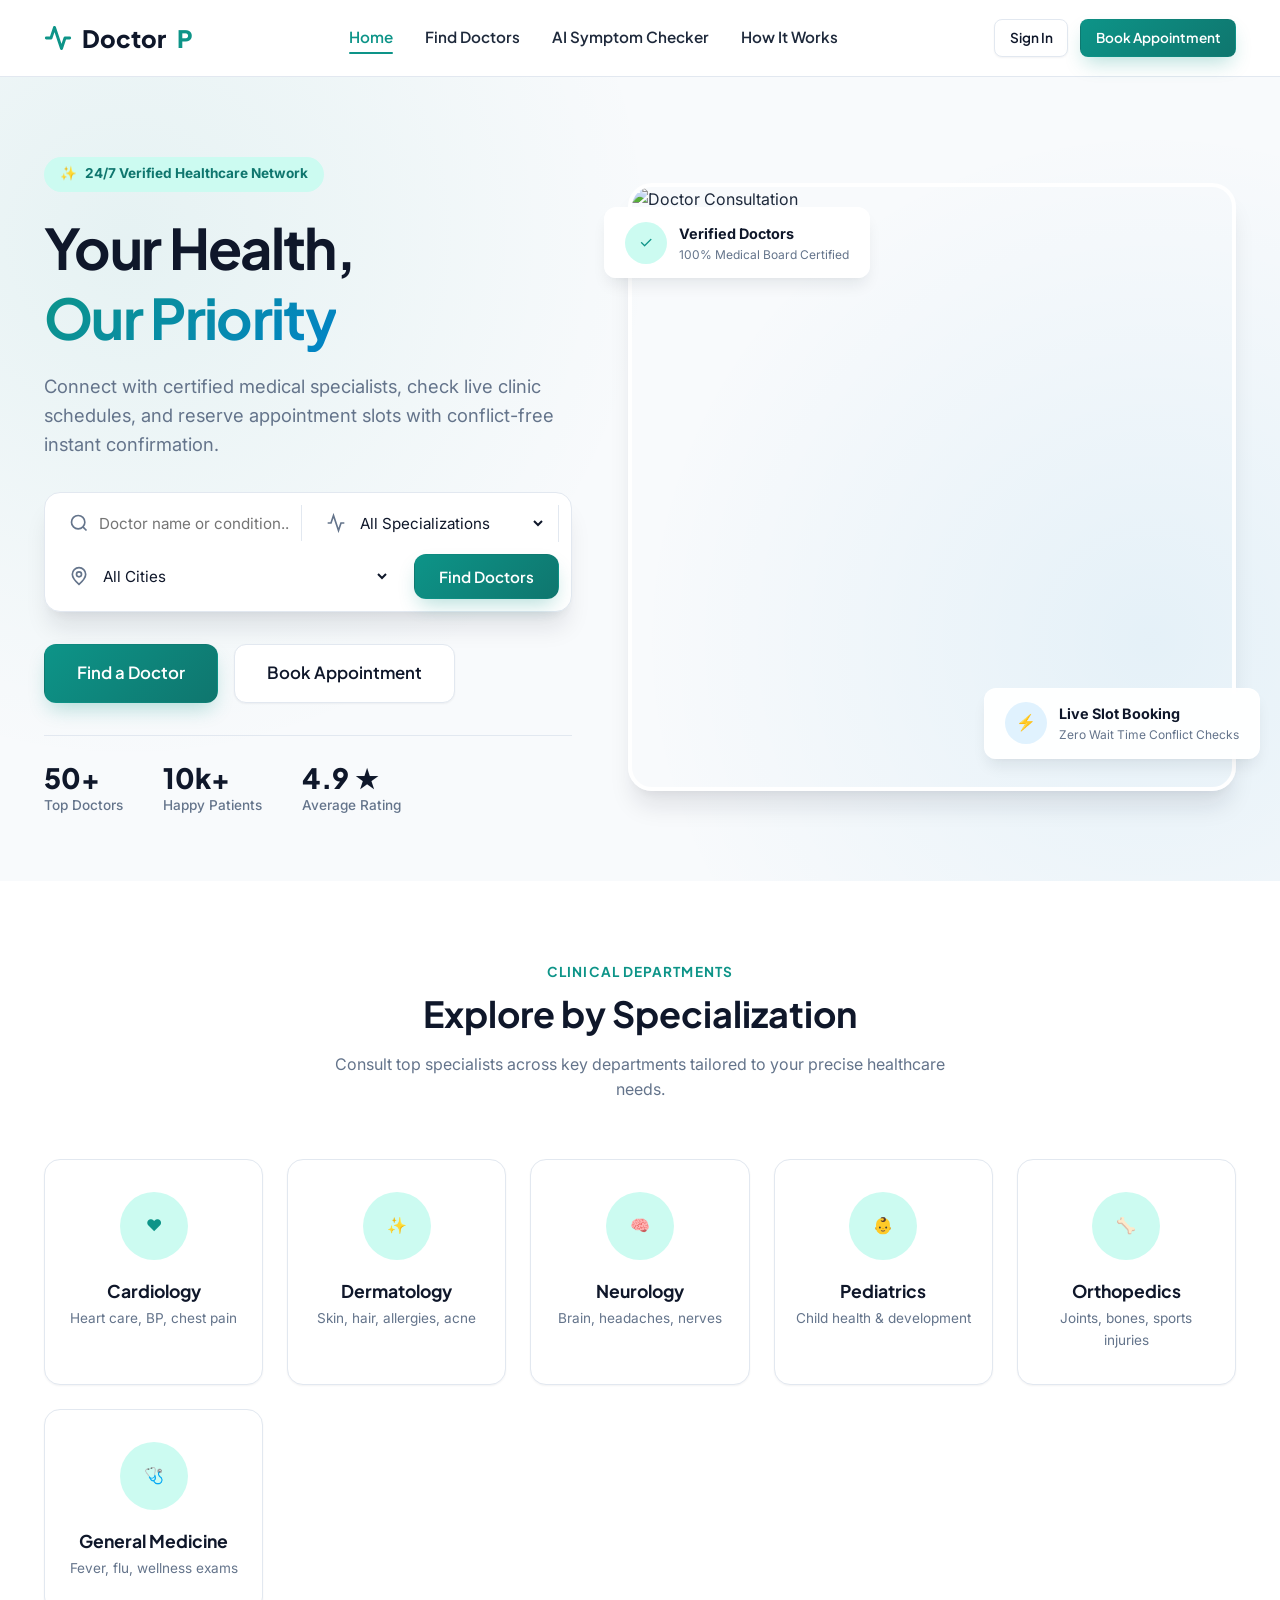
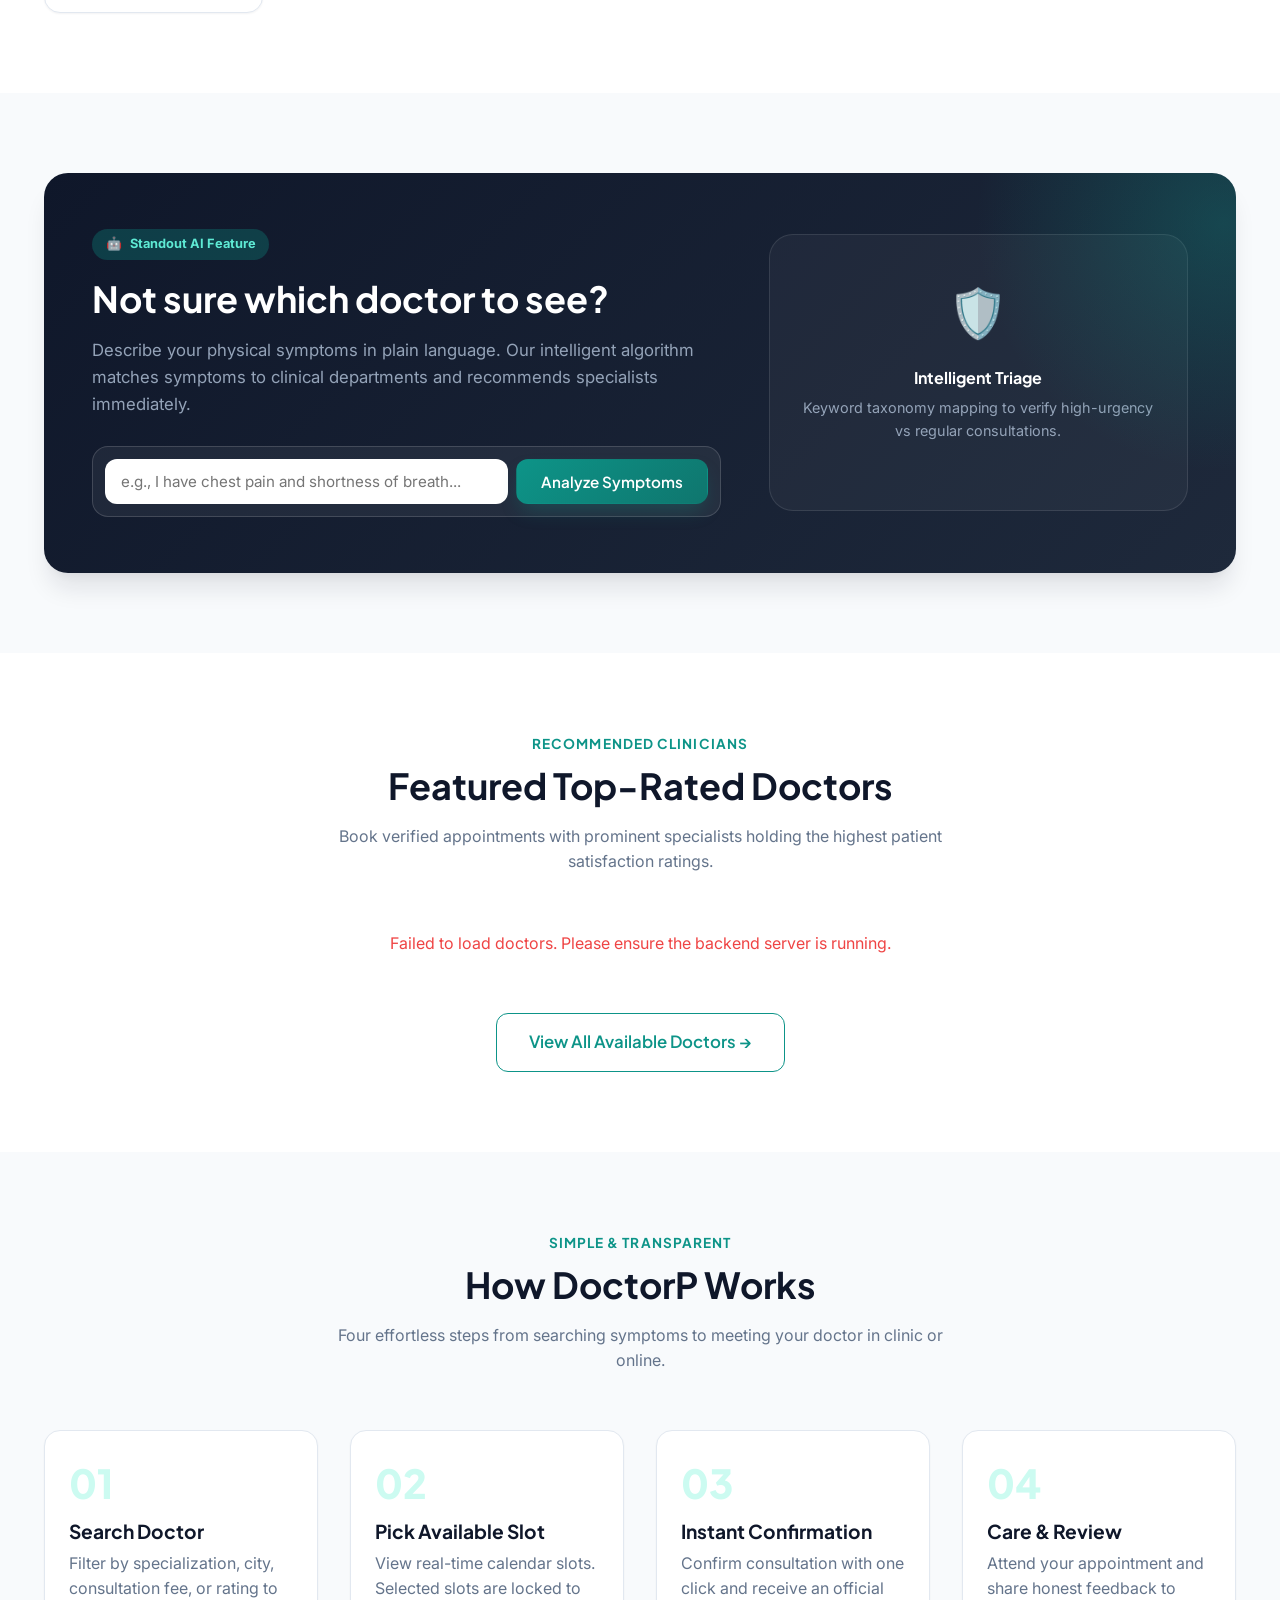
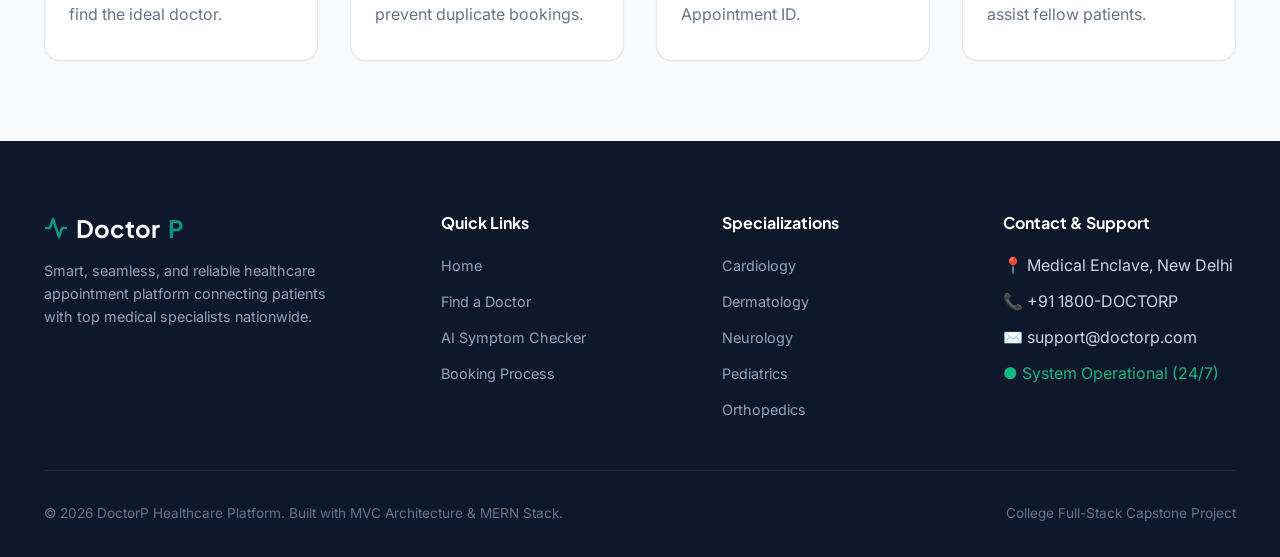
==== frontend/index.html @ 4c8176d8 "feat: complete DoctorP full-stack MERN appointment booking platform" ====
<!DOCTYPE html>
<html lang="en">
<head>
  <meta charset="UTF-8">
  <meta name="viewport" content="width=device-width, initial-scale=1.0">
  <title>DoctorP — Your Health, Our Priority | Doctor Appointment Booking</title>
  <meta name="description" content="Find trusted doctors, check real-time availability, and book verified clinical appointments instantly on DoctorP.">
  <link rel="stylesheet" href="css/style.css">
  <link rel="icon" href="data:image/svg+xml,<svg xmlns='http://www.w3.org/2000/svg' viewBox='0 0 24 24' fill='%230d9488'><path d='M19 10.5h-5.5V5c0-.83-.67-1.5-1.5-1.5s-1.5.67-1.5 1.5v5.5H5c-.83 0-1.5.67-1.5 1.5s.67 1.5 1.5 1.5h5.5V19c0 .83.67 1.5 1.5 1.5s1.5-.67 1.5-1.5v-5.5H19c.83 0 1.5-.67 1.5-1.5s-.67-1.5-1.5-1.5z'/></svg>">
</head>
<body>

  <!-- Dynamic Global Header Navbar -->
  <header id="main-header"></header>

  <main>
    <!-- HERO SECTION -->
    <section class="hero-section">
      <div class="container hero-grid">
        <div class="hero-content">
          <div class="hero-tag">
            <span>✨</span>
            <span>24/7 Verified Healthcare Network</span>
          </div>

          <h1 class="hero-title">
            Your Health, <br>
            <span>Our Priority</span>
          </h1>

          <p class="hero-description">
            Connect with certified medical specialists, check live clinic schedules, and reserve appointment slots with conflict-free instant confirmation.
          </p>

          <!-- Hero Search Box -->
          <form id="hero-search-form" class="hero-search-box">
            <div class="search-input-group">
              <svg width="20" height="20" viewBox="0 0 24 24" fill="none" stroke="currentColor" stroke-width="2">
                <circle cx="11" cy="11" r="8"></circle>
                <line x1="21" y1="21" x2="16.65" y2="16.65"></line>
              </svg>
              <input type="text" id="hero-search-query" placeholder="Doctor name or condition..." aria-label="Search Doctor">
            </div>

            <div class="search-input-group">
              <svg width="20" height="20" viewBox="0 0 24 24" fill="none" stroke="currentColor" stroke-width="2">
                <path d="M22 12h-4l-3 9L9 3l-3 9H2"/>
              </svg>
              <select id="hero-specialty-select" aria-label="Select Specialization">
                <option value="">All Specializations</option>
                <option value="Cardiology">Cardiology</option>
                <option value="Dermatology">Dermatology</option>
                <option value="Neurology">Neurology</option>
                <option value="Pediatrics">Pediatrics</option>
                <option value="Orthopedics">Orthopedics</option>
                <option value="General Medicine">General Medicine</option>
              </select>
            </div>

            <div class="search-input-group">
              <svg width="20" height="20" viewBox="0 0 24 24" fill="none" stroke="currentColor" stroke-width="2">
                <path d="M12 2a8 8 0 0 0-8 8c0 5.25 8 12 8 12s8-6.75 8-12a8 8 0 0 0-8-8z"/>
                <circle cx="12" cy="10" r="3"/>
              </svg>
              <select id="hero-city-select" aria-label="Select City">
                <option value="">All Cities</option>
                <option value="New Delhi">New Delhi</option>
                <option value="Mumbai">Mumbai</option>
                <option value="Bangalore">Bangalore</option>
                <option value="Kolkata">Kolkata</option>
                <option value="Hyderabad">Hyderabad</option>
                <option value="Chennai">Chennai</option>
              </select>
            </div>

            <button type="submit" class="btn btn-primary" id="btn-hero-search">Find Doctors</button>
          </form>

          <div style="display: flex; gap: 1rem; align-items: center; margin-bottom: 2rem;">
            <a href="doctors.html" class="btn btn-primary btn-lg" id="btn-find-doctor">Find a Doctor</a>
            <a href="doctors.html" class="btn btn-secondary btn-lg" id="btn-book-appointment">Book Appointment</a>
          </div>

          <div class="hero-stats">
            <div class="stat-item">
              <h4>50+</h4>
              <p>Top Doctors</p>
            </div>
            <div class="stat-item">
              <h4>10k+</h4>
              <p>Happy Patients</p>
            </div>
            <div class="stat-item">
              <h4>4.9 ★</h4>
              <p>Average Rating</p>
            </div>
          </div>
        </div>

        <div class="hero-visual">
          <div class="hero-img-wrapper">
            <img src="https://images.unsplash.com/photo-1622253692010-333f2da6031d?auto=format&fit=crop&w=700&q=80" alt="Doctor Consultation" width="600" height="600">
          </div>

          <!-- Floating Badges -->
          <div class="floating-badge badge-top-left">
            <div class="badge-icon">✓</div>
            <div>
              <div style="font-weight: 700; font-size: 0.9rem; color: var(--navy-dark);">Verified Doctors</div>
              <div style="font-size: 0.75rem; color: var(--navy-muted);">100% Medical Board Certified</div>
            </div>
          </div>

          <div class="floating-badge badge-bottom-right">
            <div class="badge-icon" style="background: #e0f2fe; color: #0284c7;">⚡</div>
            <div>
              <div style="font-weight: 700; font-size: 0.9rem; color: var(--navy-dark);">Live Slot Booking</div>
              <div style="font-size: 0.75rem; color: var(--navy-muted);">Zero Wait Time Conflict Checks</div>
            </div>
          </div>
        </div>
      </div>
    </section>

    <!-- SPECIALIZATIONS SECTION -->
    <section class="section section-light" id="specializations">
      <div class="container">
        <div class="section-header">
          <div class="section-subtitle">Clinical Departments</div>
          <h2 class="section-title">Explore by Specialization</h2>
          <p>Consult top specialists across key departments tailored to your precise healthcare needs.</p>
        </div>

        <div class="specialty-grid">
          <a href="doctors.html?specialty=Cardiology" class="specialty-card">
            <div class="specialty-icon-box">❤️</div>
            <h3>Cardiology</h3>
            <p>Heart care, BP, chest pain</p>
          </a>

          <a href="doctors.html?specialty=Dermatology" class="specialty-card">
            <div class="specialty-icon-box">✨</div>
            <h3>Dermatology</h3>
            <p>Skin, hair, allergies, acne</p>
          </a>

          <a href="doctors.html?specialty=Neurology" class="specialty-card">
            <div class="specialty-icon-box">🧠</div>
            <h3>Neurology</h3>
            <p>Brain, headaches, nerves</p>
          </a>

          <a href="doctors.html?specialty=Pediatrics" class="specialty-card">
            <div class="specialty-icon-box">👶</div>
            <h3>Pediatrics</h3>
            <p>Child health & development</p>
          </a>

          <a href="doctors.html?specialty=Orthopedics" class="specialty-card">
            <div class="specialty-icon-box">🦴</div>
            <h3>Orthopedics</h3>
            <p>Joints, bones, sports injuries</p>
          </a>

          <a href="doctors.html?specialty=General+Medicine" class="specialty-card">
            <div class="specialty-icon-box">🩺</div>
            <h3>General Medicine</h3>
            <p>Fever, flu, wellness exams</p>
          </a>
        </div>
      </div>
    </section>

    <!-- STANDOUT FEATURE 1: AI SYMPTOM CHECKER BANNER -->
    <section class="section" id="symptom-checker">
      <div class="container">
        <div class="symptom-banner">
          <div>
            <div style="display: inline-flex; align-items: center; gap: 0.5rem; background: rgba(13,148,136,0.3); color: #5eead4; padding: 0.35rem 0.85rem; border-radius: var(--radius-full); font-size: 0.8rem; font-weight: 700; margin-bottom: 1rem;">
              <span>🤖</span> Standout AI Feature
            </div>
            <h3>Not sure which doctor to see?</h3>
            <p>Describe your physical symptoms in plain language. Our intelligent algorithm matches symptoms to clinical departments and recommends specialists immediately.</p>

            <div style="background: rgba(255,255,255,0.06); padding: 0.75rem; border-radius: var(--radius-lg); border: 1px solid rgba(255,255,255,0.15); display: flex; gap: 0.5rem; flex-wrap: wrap;">
              <input type="text" id="symptom-input" placeholder="e.g., I have chest pain and shortness of breath..." style="flex: 1; min-width: 240px; padding: 0.75rem 1rem; border-radius: var(--radius-md); border: none; outline: none; font-family: var(--font-body); font-size: 0.95rem; background: #ffffff; color: var(--navy-dark);">
              <button type="button" id="btn-analyze-symptoms" class="btn btn-primary">Analyze Symptoms</button>
            </div>

            <!-- Dynamic Result Card -->
            <div id="symptom-result-container" style="display: none;"></div>
          </div>

          <div style="text-align: center;">
            <div style="background: rgba(255,255,255,0.04); border: 1px solid rgba(255,255,255,0.1); border-radius: var(--radius-xl); padding: 2.5rem 2rem;">
              <div style="font-size: 3rem; margin-bottom: 1rem;">🛡️</div>
              <h4 style="color: #ffffff; margin-bottom: 0.5rem;">Intelligent Triage</h4>
              <p style="font-size: 0.9rem; color: #94a3b8; line-height: 1.6;">Keyword taxonomy mapping to verify high-urgency vs regular consultations.</p>
            </div>
          </div>
        </div>
      </div>
    </section>

    <!-- FEATURED TOP DOCTORS -->
    <section class="section section-light" id="featured-doctors">
      <div class="container">
        <div class="section-header">
          <div class="section-subtitle">Recommended Clinicians</div>
          <h2 class="section-title">Featured Top-Rated Doctors</h2>
          <p>Book verified appointments with prominent specialists holding the highest patient satisfaction ratings.</p>
        </div>

        <div id="featured-doctors-container" class="doctors-grid">
          <!-- Populated dynamically via home.js -->
        </div>

        <div style="text-align: center; margin-top: 3.5rem;">
          <a href="doctors.html" class="btn btn-outline btn-lg">View All Available Doctors →</a>
        </div>
      </div>
    </section>

    <!-- HOW IT WORKS PROCESS -->
    <section class="section" id="how-it-works">
      <div class="container">
        <div class="section-header">
          <div class="section-subtitle">Simple & Transparent</div>
          <h2 class="section-title">How DoctorP Works</h2>
          <p>Four effortless steps from searching symptoms to meeting your doctor in clinic or online.</p>
        </div>

        <div class="process-grid">
          <div class="process-card">
            <div class="process-step-num">01</div>
            <h4>Search Doctor</h4>
            <p>Filter by specialization, city, consultation fee, or rating to find the ideal doctor.</p>
          </div>

          <div class="process-card">
            <div class="process-step-num">02</div>
            <h4>Pick Available Slot</h4>
            <p>View real-time calendar slots. Selected slots are locked to prevent duplicate bookings.</p>
          </div>

          <div class="process-card">
            <div class="process-step-num">03</div>
            <h4>Instant Confirmation</h4>
            <p>Confirm consultation with one click and receive an official Appointment ID.</p>
          </div>

          <div class="process-card">
            <div class="process-step-num">04</div>
            <h4>Care & Review</h4>
            <p>Attend your appointment and share honest feedback to assist fellow patients.</p>
          </div>
        </div>
      </div>
    </section>
  </main>

  <!-- Dynamic Global Footer -->
  <footer id="main-footer"></footer>

  <!-- Core Scripts -->
  <script src="js/config.js"></script>
  <script src="js/api.js"></script>
  <script src="js/auth.js"></script>
  <script src="js/navbar.js"></script>
  <script src="js/home.js"></script>
</body>
</html>
---- frontend/css/style.css ----
/* ==========================================================================
   DOCTORP - PREMIUM HEALTHCARE DESIGN SYSTEM
   Modern, Clean, Responsive HTML/CSS/JS Frontend
   ========================================================================== */

@import url('https://fonts.googleapis.com/css2?family=Plus+Jakarta+Sans:wght@300;400;500;600;700;800&family=Inter:wght@300;400;500;600;700&display=swap');

:root {
  /* Core Color Palette */
  --primary: #0d9488;          /* Vibrant Medical Teal */
  --primary-hover: #0f766e;
  --primary-light: #ccfbf1;
  --primary-glow: rgba(13, 148, 136, 0.25);
  
  --secondary: #0284c7;        /* Medical Cyan / Blue */
  --secondary-hover: #0369a1;
  --secondary-light: #e0f2fe;

  --navy-dark: #0f172a;        /* Deep Navy Blue for Titles */
  --navy-slate: #1e293b;       /* Slate Navy for Body */
  --navy-muted: #64748b;       /* Muted text */
  --navy-light: #f8fafc;       /* Light neutral background */

  /* Neutral Surface Colors */
  --bg-body: #f8fafc;
  --bg-card: #ffffff;
  --bg-glass: rgba(255, 255, 255, 0.85);
  --border-light: #e2e8f0;
  --border-focus: #0d9488;

  /* Status Colors */
  --success: #10b981;
  --success-light: #d1fae5;
  --warning: #f59e0b;
  --warning-light: #fef3c7;
  --danger: #ef4444;
  --danger-light: #fee2e2;
  --info: #3b82f6;
  --info-light: #dbeafe;

  /* Shadows */
  --shadow-sm: 0 1px 2px 0 rgba(15, 23, 42, 0.05);
  --shadow-md: 0 4px 6px -1px rgba(15, 23, 42, 0.08), 0 2px 4px -2px rgba(15, 23, 42, 0.05);
  --shadow-lg: 0 10px 15px -3px rgba(15, 23, 42, 0.08), 0 4px 6px -4px rgba(15, 23, 42, 0.04);
  --shadow-xl: 0 20px 25px -5px rgba(15, 23, 42, 0.1), 0 8px 10px -6px rgba(15, 23, 42, 0.05);
  --shadow-teal: 0 10px 20px -5px rgba(13, 148, 136, 0.3);

  /* Typography */
  --font-heading: 'Plus Jakarta Sans', sans-serif;
  --font-body: 'Inter', sans-serif;

  /* Border Radius */
  --radius-sm: 8px;
  --radius-md: 12px;
  --radius-lg: 16px;
  --radius-xl: 24px;
  --radius-full: 9999px;

  /* Transitions */
  --transition: all 0.25s cubic-bezier(0.4, 0, 0.2, 1);
}

/* Base Styles */
*, *::before, *::after {
  box-sizing: border-box;
  margin: 0;
  padding: 0;
}

html {
  scroll-behavior: smooth;
  font-size: 16px;
}

body {
  font-family: var(--font-body);
  background-color: var(--bg-body);
  color: var(--navy-slate);
  line-height: 1.6;
  -webkit-font-smoothing: antialiased;
  min-height: 100vh;
  display: flex;
  flex-direction: column;
}

h1, h2, h3, h4, h5, h6 {
  font-family: var(--font-heading);
  color: var(--navy-dark);
  font-weight: 700;
  line-height: 1.25;
}

p {
  color: var(--navy-muted);
}

a {
  color: var(--primary);
  text-decoration: none;
  transition: var(--transition);
}

a:hover {
  color: var(--primary-hover);
}

img {
  max-width: 100%;
  height: auto;
  display: block;
}

/* Container */
.container {
  width: 100%;
  max-width: 1240px;
  margin: 0 auto;
  padding: 0 1.5rem;
}

/* ==========================================================================
   BUTTONS & CONTROLS
   ========================================================================== */
.btn {
  display: inline-flex;
  align-items: center;
  justify-content: center;
  gap: 0.5rem;
  padding: 0.75rem 1.5rem;
  font-family: var(--font-heading);
  font-size: 0.95rem;
  font-weight: 600;
  border-radius: var(--radius-md);
  border: 1px solid transparent;
  cursor: pointer;
  transition: var(--transition);
  text-decoration: none;
  white-space: nowrap;
}

.btn-primary {
  background: linear-gradient(135deg, var(--primary) 0%, #0f766e 100%);
  color: #ffffff;
  box-shadow: var(--shadow-teal);
}

.btn-primary:hover {
  background: linear-gradient(135deg, #0f766e 0%, #115e59 100%);
  color: #ffffff;
  transform: translateY(-2px);
  box-shadow: 0 12px 24px -6px rgba(13, 148, 136, 0.4);
}

.btn-secondary {
  background: #ffffff;
  color: var(--navy-dark);
  border: 1px solid var(--border-light);
  box-shadow: var(--shadow-sm);
}

.btn-secondary:hover {
  background: var(--navy-light);
  border-color: #cbd5e1;
  color: var(--primary);
  transform: translateY(-1px);
}

.btn-outline {
  background: transparent;
  color: var(--primary);
  border: 1.5px solid var(--primary);
}

.btn-outline:hover {
  background: var(--primary-light);
  color: var(--primary-hover);
}

.btn-sm {
  padding: 0.45rem 0.9rem;
  font-size: 0.85rem;
  border-radius: var(--radius-sm);
}

.btn-lg {
  padding: 0.95rem 2rem;
  font-size: 1.05rem;
  border-radius: var(--radius-md);
}

.btn-danger {
  background: #ef4444;
  color: #ffffff;
}

.btn-danger:hover {
  background: #dc2626;
  color: #ffffff;
}

.btn-success {
  background: #10b981;
  color: #ffffff;
}

.btn-success:hover {
  background: #059669;
  color: #ffffff;
}

/* ==========================================================================
   NAVIGATION BAR
   ========================================================================== */
.header-navbar {
  position: sticky;
  top: 0;
  z-index: 1000;
  background: rgba(255, 255, 255, 0.92);
  backdrop-filter: blur(12px);
  -webkit-backdrop-filter: blur(12px);
  border-bottom: 1px solid var(--border-light);
  transition: var(--transition);
}

.nav-container {
  display: flex;
  align-items: center;
  justify-content: space-between;
  height: 76px;
}

.brand-logo {
  display: flex;
  align-items: center;
  gap: 0.65rem;
  font-family: var(--font-heading);
  font-size: 1.5rem;
  font-weight: 800;
  color: var(--navy-dark);
  text-decoration: none;
}

.brand-logo svg {
  color: var(--primary);
}

.brand-badge {
  color: var(--primary);
}

.nav-links {
  display: flex;
  align-items: center;
  list-style: none;
  gap: 2rem;
}

.nav-links a {
  font-family: var(--font-heading);
  font-weight: 600;
  font-size: 0.95rem;
  color: var(--navy-slate);
  position: relative;
  padding: 0.25rem 0;
}

.nav-links a:hover,
.nav-links a.active {
  color: var(--primary);
}

.nav-links a.active::after {
  content: '';
  position: absolute;
  bottom: -4px;
  left: 0;
  width: 100%;
  height: 2.5px;
  background: var(--primary);
  border-radius: 4px;
}

.nav-actions {
  display: flex;
  align-items: center;
  gap: 1rem;
}

.user-profile-menu {
  display: flex;
  align-items: center;
  gap: 0.75rem;
  background: #ffffff;
  padding: 0.35rem 0.75rem 0.35rem 0.4rem;
  border: 1px solid var(--border-light);
  border-radius: var(--radius-full);
  box-shadow: var(--shadow-sm);
  cursor: pointer;
}

.user-profile-menu img {
  width: 34px;
  height: 34px;
  border-radius: 50%;
  object-fit: cover;
}

.user-info-text {
  text-align: left;
  line-height: 1.2;
}

.user-name {
  font-size: 0.85rem;
  font-weight: 700;
  color: var(--navy-dark);
}

.user-role-badge {
  font-size: 0.7rem;
  font-weight: 600;
  text-transform: uppercase;
  color: var(--primary);
}

/* Mobile Toggle */
.mobile-nav-toggle {
  display: none;
  background: none;
  border: none;
  cursor: pointer;
  color: var(--navy-dark);
  padding: 0.5rem;
}

/* ==========================================================================
   HERO SECTION
   ========================================================================== */
.hero-section {
  position: relative;
  padding: 5rem 0 4rem;
  background: radial-gradient(circle at 10% 20%, rgba(13, 148, 136, 0.08) 0%, transparent 40%),
              radial-gradient(circle at 90% 70%, rgba(2, 132, 199, 0.08) 0%, transparent 40%);
  overflow: hidden;
}

.hero-grid {
  display: grid;
  grid-template-columns: 1.15fr 0.85fr;
  align-items: center;
  gap: 3.5rem;
}

.hero-tag {
  display: inline-flex;
  align-items: center;
  gap: 0.5rem;
  padding: 0.4rem 1rem;
  background: var(--primary-light);
  color: var(--primary-hover);
  border-radius: var(--radius-full);
  font-size: 0.85rem;
  font-weight: 700;
  margin-bottom: 1.25rem;
}

.hero-title {
  font-size: 3.5rem;
  letter-spacing: -0.03em;
  margin-bottom: 1.25rem;
  color: var(--navy-dark);
}

.hero-title span {
  color: var(--primary);
  background: linear-gradient(135deg, var(--primary) 0%, var(--secondary) 100%);
  -webkit-background-clip: text;
  -webkit-text-fill-color: transparent;
}

.hero-description {
  font-size: 1.15rem;
  color: var(--navy-muted);
  margin-bottom: 2rem;
  max-width: 540px;
}

.hero-search-box {
  background: #ffffff;
  padding: 0.75rem;
  border-radius: var(--radius-lg);
  border: 1px solid var(--border-light);
  box-shadow: var(--shadow-xl);
  display: flex;
  gap: 0.75rem;
  align-items: center;
  flex-wrap: wrap;
  margin-bottom: 2rem;
}

.search-input-group {
  display: flex;
  align-items: center;
  gap: 0.65rem;
  flex: 1;
  min-width: 180px;
  padding: 0.5rem 0.75rem;
  border-right: 1px solid var(--border-light);
}

.search-input-group:last-of-type {
  border-right: none;
}

.search-input-group svg {
  color: var(--navy-muted);
  flex-shrink: 0;
}

.search-input-group input,
.search-input-group select {
  border: none;
  outline: none;
  width: 100%;
  font-family: var(--font-body);
  font-size: 0.95rem;
  color: var(--navy-dark);
  background: transparent;
}

.hero-stats {
  display: flex;
  gap: 2.5rem;
  padding-top: 1.5rem;
  border-top: 1px solid var(--border-light);
}

.stat-item h4 {
  font-size: 1.75rem;
  font-weight: 800;
  color: var(--navy-dark);
}

.stat-item p {
  font-size: 0.85rem;
  color: var(--navy-muted);
  font-weight: 500;
}

.hero-visual {
  position: relative;
}

.hero-img-wrapper {
  position: relative;
  border-radius: var(--radius-xl);
  overflow: hidden;
  box-shadow: var(--shadow-xl);
  border: 4px solid #ffffff;
}

.floating-badge {
  position: absolute;
  background: rgba(255, 255, 255, 0.94);
  backdrop-filter: blur(10px);
  padding: 0.85rem 1.25rem;
  border-radius: var(--radius-md);
  box-shadow: var(--shadow-lg);
  display: flex;
  align-items: center;
  gap: 0.75rem;
  border: 1px solid rgba(255, 255, 255, 0.8);
}

.badge-top-left {
  top: 1.5rem;
  left: -1.5rem;
}

.badge-bottom-right {
  bottom: 2rem;
  right: -1.5rem;
}

.badge-icon {
  width: 42px;
  height: 42px;
  border-radius: 50%;
  background: var(--primary-light);
  color: var(--primary);
  display: flex;
  align-items: center;
  justify-content: center;
}

/* ==========================================================================
   SECTIONS & CARDS
   ========================================================================== */
.section {
  padding: 5rem 0;
}

.section-light {
  background: #ffffff;
}

.section-header {
  text-align: center;
  max-width: 640px;
  margin: 0 auto 3.5rem;
}

.section-subtitle {
  font-family: var(--font-heading);
  font-size: 0.85rem;
  font-weight: 700;
  text-transform: uppercase;
  color: var(--primary);
  letter-spacing: 0.08em;
  margin-bottom: 0.5rem;
}

.section-title {
  font-size: 2.25rem;
  margin-bottom: 1rem;
}

/* Specializations Grid */
.specialty-grid {
  display: grid;
  grid-template-columns: repeat(auto-fit, minmax(180px, 1fr));
  gap: 1.5rem;
}

.specialty-card {
  background: #ffffff;
  border: 1px solid var(--border-light);
  border-radius: var(--radius-lg);
  padding: 2rem 1.25rem;
  text-align: center;
  transition: var(--transition);
  cursor: pointer;
  text-decoration: none;
  display: flex;
  flex-direction: column;
  align-items: center;
  box-shadow: var(--shadow-sm);
}

.specialty-card:hover {
  transform: translateY(-6px);
  border-color: var(--primary);
  box-shadow: var(--shadow-teal);
}

.specialty-icon-box {
  width: 68px;
  height: 68px;
  border-radius: 50%;
  background: var(--primary-light);
  color: var(--primary);
  display: flex;
  align-items: center;
  justify-content: center;
  margin-bottom: 1.25rem;
  transition: var(--transition);
}

.specialty-card:hover .specialty-icon-box {
  background: var(--primary);
  color: #ffffff;
}

.specialty-card h3 {
  font-size: 1.1rem;
  margin-bottom: 0.4rem;
}

.specialty-card p {
  font-size: 0.85rem;
  color: var(--navy-muted);
}

/* Doctor Cards Grid */
.doctors-grid {
  display: grid;
  grid-template-columns: repeat(auto-fill, minmax(310px, 1fr));
  gap: 2rem;
}

.doctor-card {
  background: #ffffff;
  border: 1px solid var(--border-light);
  border-radius: var(--radius-lg);
  overflow: hidden;
  box-shadow: var(--shadow-sm);
  transition: var(--transition);
  display: flex;
  flex-direction: column;
}

.doctor-card:hover {
  transform: translateY(-5px);
  box-shadow: var(--shadow-xl);
  border-color: #cbd5e1;
}

.doctor-card-img-wrap {
  position: relative;
  height: 220px;
  background: #f1f5f9;
  overflow: hidden;
}

.doctor-card-img-wrap img {
  width: 100%;
  height: 100%;
  object-fit: cover;
  transition: transform 0.4s ease;
}

.doctor-card:hover .doctor-card-img-wrap img {
  transform: scale(1.04);
}

.doctor-badge-rating {
  position: absolute;
  top: 1rem;
  right: 1rem;
  background: rgba(255, 255, 255, 0.92);
  backdrop-filter: blur(4px);
  padding: 0.35rem 0.65rem;
  border-radius: var(--radius-full);
  font-weight: 700;
  font-size: 0.85rem;
  color: var(--navy-dark);
  display: flex;
  align-items: center;
  gap: 0.3rem;
  box-shadow: var(--shadow-md);
}

.doctor-card-body {
  padding: 1.5rem;
  display: flex;
  flex-direction: column;
  flex: 1;
}

.doctor-specialty-chip {
  align-self: flex-start;
  font-size: 0.75rem;
  font-weight: 700;
  text-transform: uppercase;
  color: var(--primary);
  background: var(--primary-light);
  padding: 0.25rem 0.65rem;
  border-radius: var(--radius-sm);
  margin-bottom: 0.65rem;
}

.doctor-card-name {
  font-size: 1.25rem;
  margin-bottom: 0.4rem;
  color: var(--navy-dark);
}

.doctor-clinic-info {
  font-size: 0.85rem;
  color: var(--navy-muted);
  display: flex;
  align-items: center;
  gap: 0.4rem;
  margin-bottom: 0.5rem;
}

.doctor-experience-info {
  font-size: 0.85rem;
  color: var(--navy-muted);
  display: flex;
  align-items: center;
  gap: 0.4rem;
  margin-bottom: 1.25rem;
}

.doctor-card-footer {
  margin-top: auto;
  padding-top: 1.25rem;
  border-top: 1px solid var(--border-light);
  display: flex;
  align-items: center;
  justify-content: space-between;
}

.doctor-fee {
  line-height: 1.2;
}

.doctor-fee span {
  font-size: 0.75rem;
  color: var(--navy-muted);
  display: block;
}

.doctor-fee strong {
  font-size: 1.2rem;
  color: var(--navy-dark);
  font-family: var(--font-heading);
}

/* ==========================================================================
   AI SYMPTOM CHECKER WIDGET
   ========================================================================== */
.symptom-banner {
  background: linear-gradient(135deg, #0f172a 0%, #1e293b 100%);
  border-radius: var(--radius-xl);
  padding: 3.5rem 3rem;
  color: #ffffff;
  display: grid;
  grid-template-columns: 1.2fr 0.8fr;
  align-items: center;
  gap: 3rem;
  box-shadow: var(--shadow-xl);
  position: relative;
  overflow: hidden;
}

.symptom-banner::before {
  content: '';
  position: absolute;
  top: -50%;
  right: -20%;
  width: 500px;
  height: 500px;
  background: radial-gradient(circle, rgba(13, 148, 136, 0.3) 0%, transparent 70%);
  border-radius: 50%;
}

.symptom-banner h3 {
  color: #ffffff;
  font-size: 2.25rem;
  margin-bottom: 1rem;
}

.symptom-banner p {
  color: #94a3b8;
  font-size: 1.05rem;
  margin-bottom: 1.75rem;
}

/* How It Works Steps */
.process-grid {
  display: grid;
  grid-template-columns: repeat(auto-fit, minmax(240px, 1fr));
  gap: 2rem;
}

.process-card {
  background: #ffffff;
  padding: 2rem 1.5rem;
  border-radius: var(--radius-lg);
  border: 1px solid var(--border-light);
  box-shadow: var(--shadow-sm);
  position: relative;
}

.process-step-num {
  font-family: var(--font-heading);
  font-size: 2.5rem;
  font-weight: 900;
  color: var(--primary-light);
  line-height: 1;
  margin-bottom: 1rem;
}

.process-card h4 {
  font-size: 1.2rem;
  margin-bottom: 0.5rem;
}

/* ==========================================================================
   FORMS & AUTHENTICATION
   ========================================================================== */
.auth-wrapper {
  min-height: calc(100vh - 76px);
  display: flex;
  align-items: center;
  justify-content: center;
  padding: 3rem 1.5rem;
}

.auth-card {
  width: 100%;
  max-width: 520px;
  background: #ffffff;
  border-radius: var(--radius-xl);
  border: 1px solid var(--border-light);
  box-shadow: var(--shadow-xl);
  padding: 2.5rem;
}

.auth-header {
  text-align: center;
  margin-bottom: 2rem;
}

.auth-header h2 {
  font-size: 1.85rem;
  margin-bottom: 0.5rem;
}

.form-group {
  margin-bottom: 1.25rem;
}

.form-label {
  display: block;
  font-family: var(--font-heading);
  font-size: 0.85rem;
  font-weight: 600;
  color: var(--navy-dark);
  margin-bottom: 0.4rem;
}

.form-control {
  width: 100%;
  padding: 0.75rem 1rem;
  border: 1px solid var(--border-light);
  border-radius: var(--radius-md);
  font-family: var(--font-body);
  font-size: 0.95rem;
  color: var(--navy-dark);
  background: #ffffff;
  transition: var(--transition);
}

.form-control:focus {
  outline: none;
  border-color: var(--primary);
  box-shadow: 0 0 0 3px var(--primary-glow);
}

textarea.form-control {
  resize: vertical;
  min-height: 90px;
}

.demo-tabs {
  display: flex;
  background: var(--navy-light);
  padding: 0.35rem;
  border-radius: var(--radius-md);
  margin-bottom: 1.5rem;
  gap: 0.35rem;
}

.demo-tab-btn {
  flex: 1;
  padding: 0.5rem;
  border: none;
  background: transparent;
  border-radius: var(--radius-sm);
  font-family: var(--font-heading);
  font-size: 0.85rem;
  font-weight: 600;
  color: var(--navy-muted);
  cursor: pointer;
  transition: var(--transition);
}

.demo-tab-btn.active {
  background: #ffffff;
  color: var(--primary);
  box-shadow: var(--shadow-sm);
}

/* ==========================================================================
   DOCTOR DETAILS & SLOT PICKER
   ========================================================================== */
.details-layout {
  display: grid;
  grid-template-columns: 1fr 380px;
  gap: 2.5rem;
  align-items: flex-start;
  padding: 3rem 0;
}

.details-card {
  background: #ffffff;
  border: 1px solid var(--border-light);
  border-radius: var(--radius-lg);
  padding: 2rem;
  box-shadow: var(--shadow-sm);
  margin-bottom: 2rem;
}

.doctor-profile-header {
  display: flex;
  gap: 2rem;
  align-items: center;
}

.doctor-avatar-large {
  width: 130px;
  height: 130px;
  border-radius: var(--radius-lg);
  object-fit: cover;
  border: 3px solid var(--primary-light);
}

.booking-sidebar-card {
  position: sticky;
  top: 96px;
  background: #ffffff;
  border: 1px solid var(--border-light);
  border-radius: var(--radius-xl);
  padding: 2rem;
  box-shadow: var(--shadow-xl);
}

.slot-grid {
  display: grid;
  grid-template-columns: repeat(3, 1fr);
  gap: 0.75rem;
  margin: 1.25rem 0;
}

.slot-btn {
  padding: 0.65rem 0.5rem;
  border-radius: var(--radius-sm);
  border: 1.5px solid var(--border-light);
  background: #ffffff;
  font-family: var(--font-heading);
  font-size: 0.85rem;
  font-weight: 600;
  color: var(--navy-dark);
  cursor: pointer;
  transition: var(--transition);
  text-align: center;
}

.slot-btn.available {
  border-color: #a7f3d0;
  background: #f0fdf4;
  color: #065f46;
}

.slot-btn.available:hover,
.slot-btn.selected {
  background: var(--primary);
  color: #ffffff;
  border-color: var(--primary);
  transform: scale(1.03);
}

.slot-btn.locked {
  background: #fef3c7;
  border-color: #fde68a;
  color: #92400e;
  cursor: not-allowed;
  opacity: 0.75;
}

.slot-btn.booked {
  background: #fee2e2;
  border-color: #fecaca;
  color: #991b1b;
  cursor: not-allowed;
  text-decoration: line-through;
  opacity: 0.6;
}

/* ==========================================================================
   DASHBOARD LAYOUT & TABLES
   ========================================================================== */
.dashboard-grid {
  display: grid;
  grid-template-columns: 260px 1fr;
  gap: 2rem;
  padding: 2.5rem 0 4rem;
}

.dashboard-sidebar {
  background: #ffffff;
  border: 1px solid var(--border-light);
  border-radius: var(--radius-lg);
  padding: 1.5rem;
  box-shadow: var(--shadow-sm);
  height: fit-content;
}

.dash-menu {
  list-style: none;
  display: flex;
  flex-direction: column;
  gap: 0.4rem;
}

.dash-menu-link {
  display: flex;
  align-items: center;
  gap: 0.75rem;
  padding: 0.75rem 1rem;
  border-radius: var(--radius-md);
  font-family: var(--font-heading);
  font-size: 0.9rem;
  font-weight: 600;
  color: var(--navy-slate);
  cursor: pointer;
  transition: var(--transition);
}

.dash-menu-link:hover,
.dash-menu-link.active {
  background: var(--primary-light);
  color: var(--primary-hover);
}

.metric-cards-grid {
  display: grid;
  grid-template-columns: repeat(auto-fit, minmax(200px, 1fr));
  gap: 1.5rem;
  margin-bottom: 2rem;
}

.metric-card {
  background: #ffffff;
  border: 1px solid var(--border-light);
  border-radius: var(--radius-lg);
  padding: 1.5rem;
  box-shadow: var(--shadow-sm);
  display: flex;
  align-items: center;
  gap: 1.25rem;
}

.metric-icon-box {
  width: 52px;
  height: 52px;
  border-radius: var(--radius-md);
  background: var(--primary-light);
  color: var(--primary);
  display: flex;
  align-items: center;
  justify-content: center;
}

.metric-info h3 {
  font-size: 1.75rem;
  font-weight: 800;
  line-height: 1.1;
}

.metric-info p {
  font-size: 0.85rem;
  color: var(--navy-muted);
}

/* Custom Responsive Table */
.table-responsive {
  width: 100%;
  overflow-x: auto;
  background: #ffffff;
  border-radius: var(--radius-lg);
  border: 1px solid var(--border-light);
  box-shadow: var(--shadow-sm);
}

.custom-table {
  width: 100%;
  border-collapse: collapse;
  text-align: left;
}

.custom-table th {
  background: var(--navy-light);
  padding: 1rem 1.25rem;
  font-family: var(--font-heading);
  font-size: 0.8rem;
  font-weight: 700;
  text-transform: uppercase;
  color: var(--navy-muted);
  border-bottom: 1px solid var(--border-light);
}

.custom-table td {
  padding: 1rem 1.25rem;
  border-bottom: 1px solid var(--border-light);
  font-size: 0.9rem;
  vertical-align: middle;
}

.custom-table tr:last-child td {
  border-bottom: none;
}

.custom-table tr:hover td {
  background: #f8fafc;
}

/* Status Badges */
.badge {
  display: inline-flex;
  align-items: center;
  gap: 0.3rem;
  padding: 0.25rem 0.65rem;
  border-radius: var(--radius-full);
  font-size: 0.75rem;
  font-weight: 700;
  text-transform: capitalize;
}

.badge-pending {
  background: #fef3c7;
  color: #92400e;
}

.badge-confirmed {
  background: #dbeafe;
  color: #1e40af;
}

.badge-completed {
  background: #d1fae5;
  color: #065f46;
}

.badge-cancelled,
.badge-rejected {
  background: #fee2e2;
  color: #991b1b;
}

/* ==========================================================================
   MODAL & TOAST SYSTEM
   ========================================================================== */
.modal-overlay {
  position: fixed;
  inset: 0;
  background: rgba(15, 23, 42, 0.65);
  backdrop-filter: blur(6px);
  z-index: 2000;
  display: flex;
  align-items: center;
  justify-content: center;
  padding: 1.5rem;
  opacity: 0;
  pointer-events: none;
  transition: opacity 0.25s ease;
}

.modal-overlay.active {
  opacity: 1;
  pointer-events: auto;
}

.modal-content {
  background: #ffffff;
  border-radius: var(--radius-xl);
  max-width: 540px;
  width: 100%;
  box-shadow: var(--shadow-xl);
  padding: 2.25rem;
  position: relative;
  transform: translateY(20px) scale(0.96);
  transition: transform 0.25s cubic-bezier(0.16, 1, 0.3, 1);
  max-height: 90vh;
  overflow-y: auto;
}

.modal-overlay.active .modal-content {
  transform: translateY(0) scale(1);
}

.modal-close-btn {
  position: absolute;
  top: 1.25rem;
  right: 1.25rem;
  background: var(--navy-light);
  border: none;
  border-radius: 50%;
  width: 36px;
  height: 36px;
  display: flex;
  align-items: center;
  justify-content: center;
  cursor: pointer;
  color: var(--navy-muted);
}

.modal-close-btn:hover {
  background: #e2e8f0;
  color: var(--navy-dark);
}

/* Toast Notification Container */
.toast-container {
  position: fixed;
  bottom: 2rem;
  right: 2rem;
  z-index: 3000;
  display: flex;
  flex-direction: column;
  gap: 0.75rem;
  pointer-events: none;
}

.toast {
  pointer-events: auto;
  min-width: 320px;
  max-width: 420px;
  padding: 1rem 1.25rem;
  border-radius: var(--radius-md);
  background: #ffffff;
  box-shadow: var(--shadow-xl);
  border-left: 5px solid var(--primary);
  display: flex;
  align-items: flex-start;
  gap: 0.85rem;
  animation: slideInToast 0.3s cubic-bezier(0.16, 1, 0.3, 1) forwards;
}

.toast.toast-error {
  border-left-color: var(--danger);
}

.toast.toast-success {
  border-left-color: var(--success);
}

@keyframes slideInToast {
  from {
    opacity: 0;
    transform: translateX(100%);
  }
  to {
    opacity: 1;
    transform: translateX(0);
  }
}

/* ==========================================================================
   FOOTER
   ========================================================================== */
.site-footer {
  background: var(--navy-dark);
  color: #94a3b8;
  padding: 4.5rem 0 2rem;
  margin-top: auto;
}

.footer-grid {
  display: grid;
  grid-template-columns: 1.5fr 1fr 1fr 1fr;
  gap: 3rem;
  margin-bottom: 3rem;
}

.footer-brand h3 {
  color: #ffffff;
  font-size: 1.5rem;
  margin-bottom: 1rem;
}

.footer-brand p {
  color: #94a3b8;
  font-size: 0.9rem;
  max-width: 300px;
}

.footer-col h4 {
  color: #ffffff;
  font-size: 1rem;
  margin-bottom: 1.25rem;
}

.footer-links {
  list-style: none;
  display: flex;
  flex-direction: column;
  gap: 0.65rem;
}

.footer-links a {
  color: #94a3b8;
  font-size: 0.9rem;
}

.footer-links a:hover {
  color: var(--primary);
}

.footer-bottom {
  padding-top: 2rem;
  border-top: 1px solid rgba(255, 255, 255, 0.08);
  display: flex;
  align-items: center;
  justify-content: space-between;
  font-size: 0.85rem;
}

/* ==========================================================================
   RESPONSIVE DESIGN BREAKPOINTS
   ========================================================================== */
@media (max-width: 1024px) {
  .hero-grid {
    grid-template-columns: 1fr;
    text-align: center;
  }
  .hero-description {
    margin-left: auto;
    margin-right: auto;
  }
  .hero-search-box {
    max-width: 600px;
    margin: 0 auto 2rem;
  }
  .hero-stats {
    justify-content: center;
  }
  .hero-visual {
    max-width: 500px;
    margin: 0 auto;
  }
  .details-layout {
    grid-template-columns: 1fr;
  }
  .booking-sidebar-card {
    position: static;
  }
  .dashboard-grid {
    grid-template-columns: 1fr;
  }
  .footer-grid {
    grid-template-columns: 1fr 1fr;
  }
}

@media (max-width: 768px) {
  .nav-links {
    display: none;
  }
  .mobile-nav-toggle {
    display: block;
  }
  .hero-title {
    font-size: 2.5rem;
  }
  .search-input-group {
    border-right: none;
    border-bottom: 1px solid var(--border-light);
    width: 100%;
  }
  .symptom-banner {
    grid-template-columns: 1fr;
    padding: 2.5rem 1.5rem;
    text-align: center;
  }
  .footer-grid {
    grid-template-columns: 1fr;
  }
  .footer-bottom {
    flex-direction: column;
    gap: 1rem;
    text-align: center;
  }
}
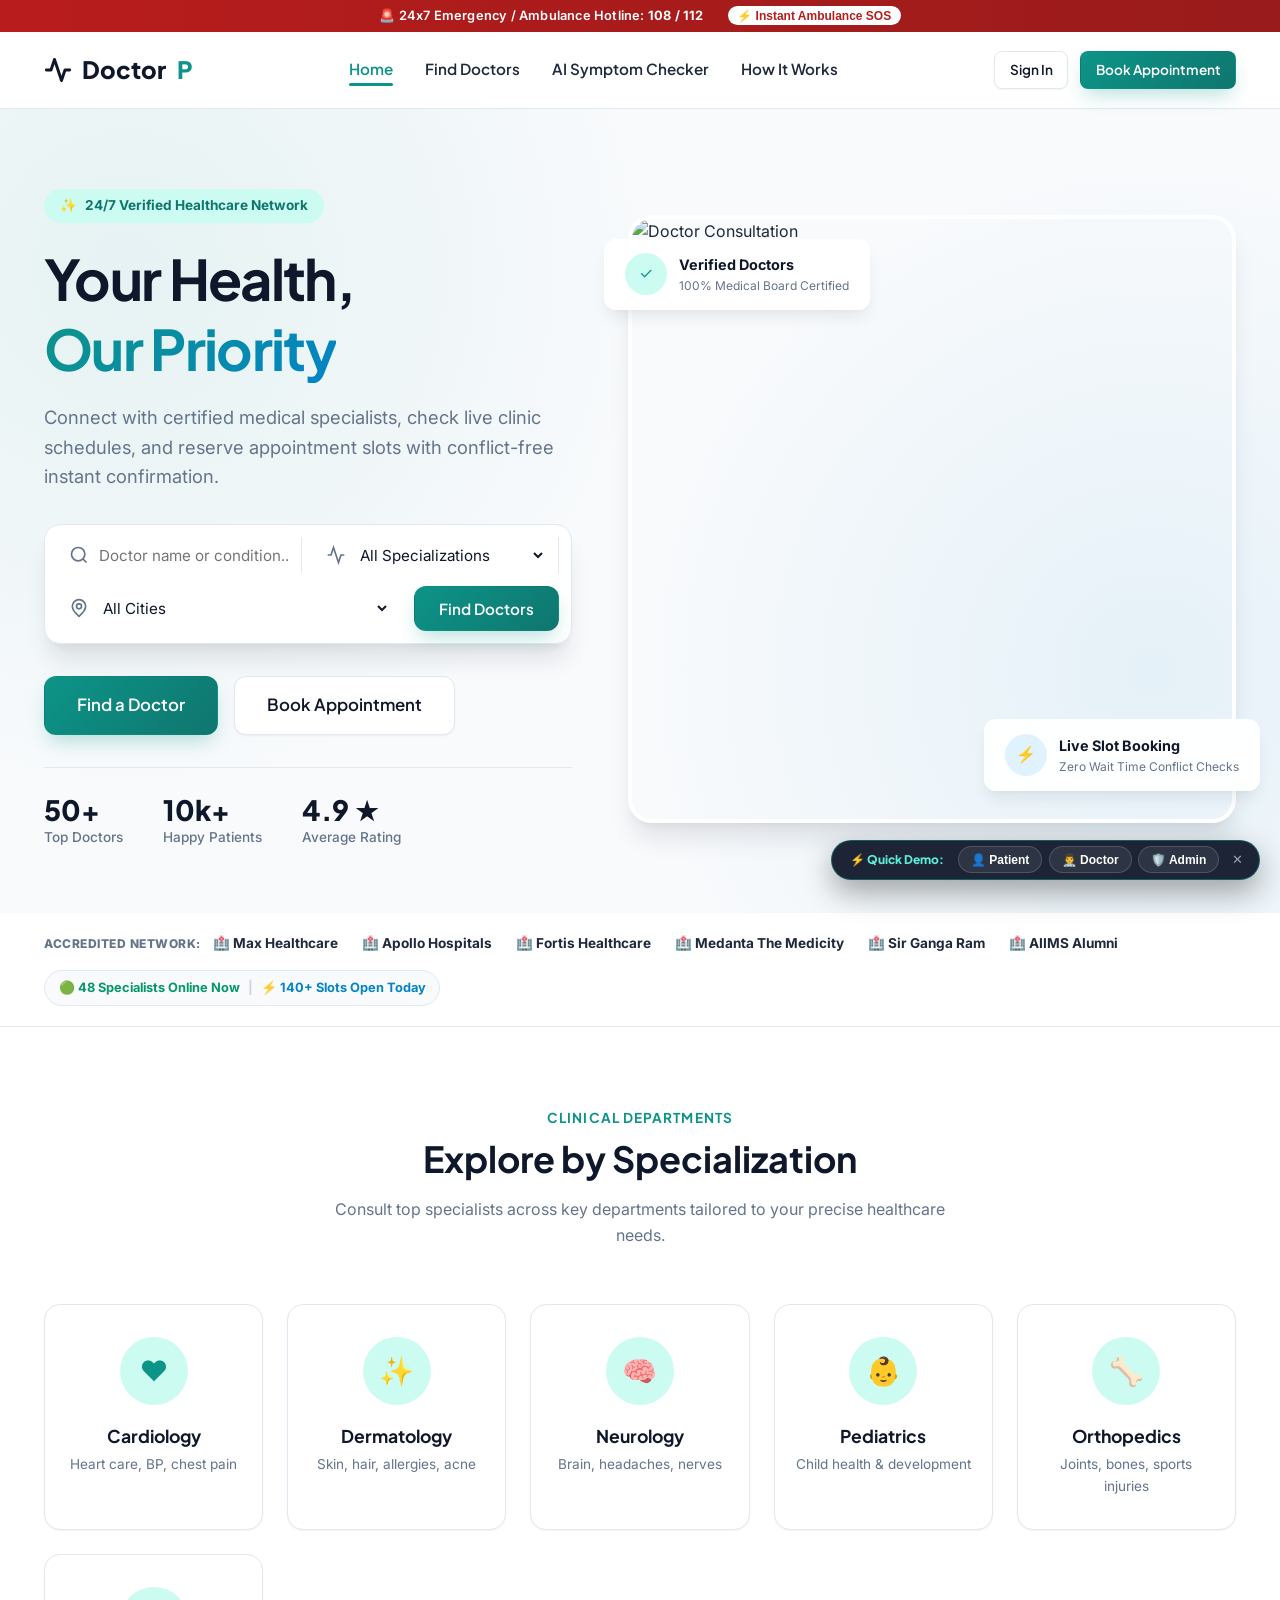
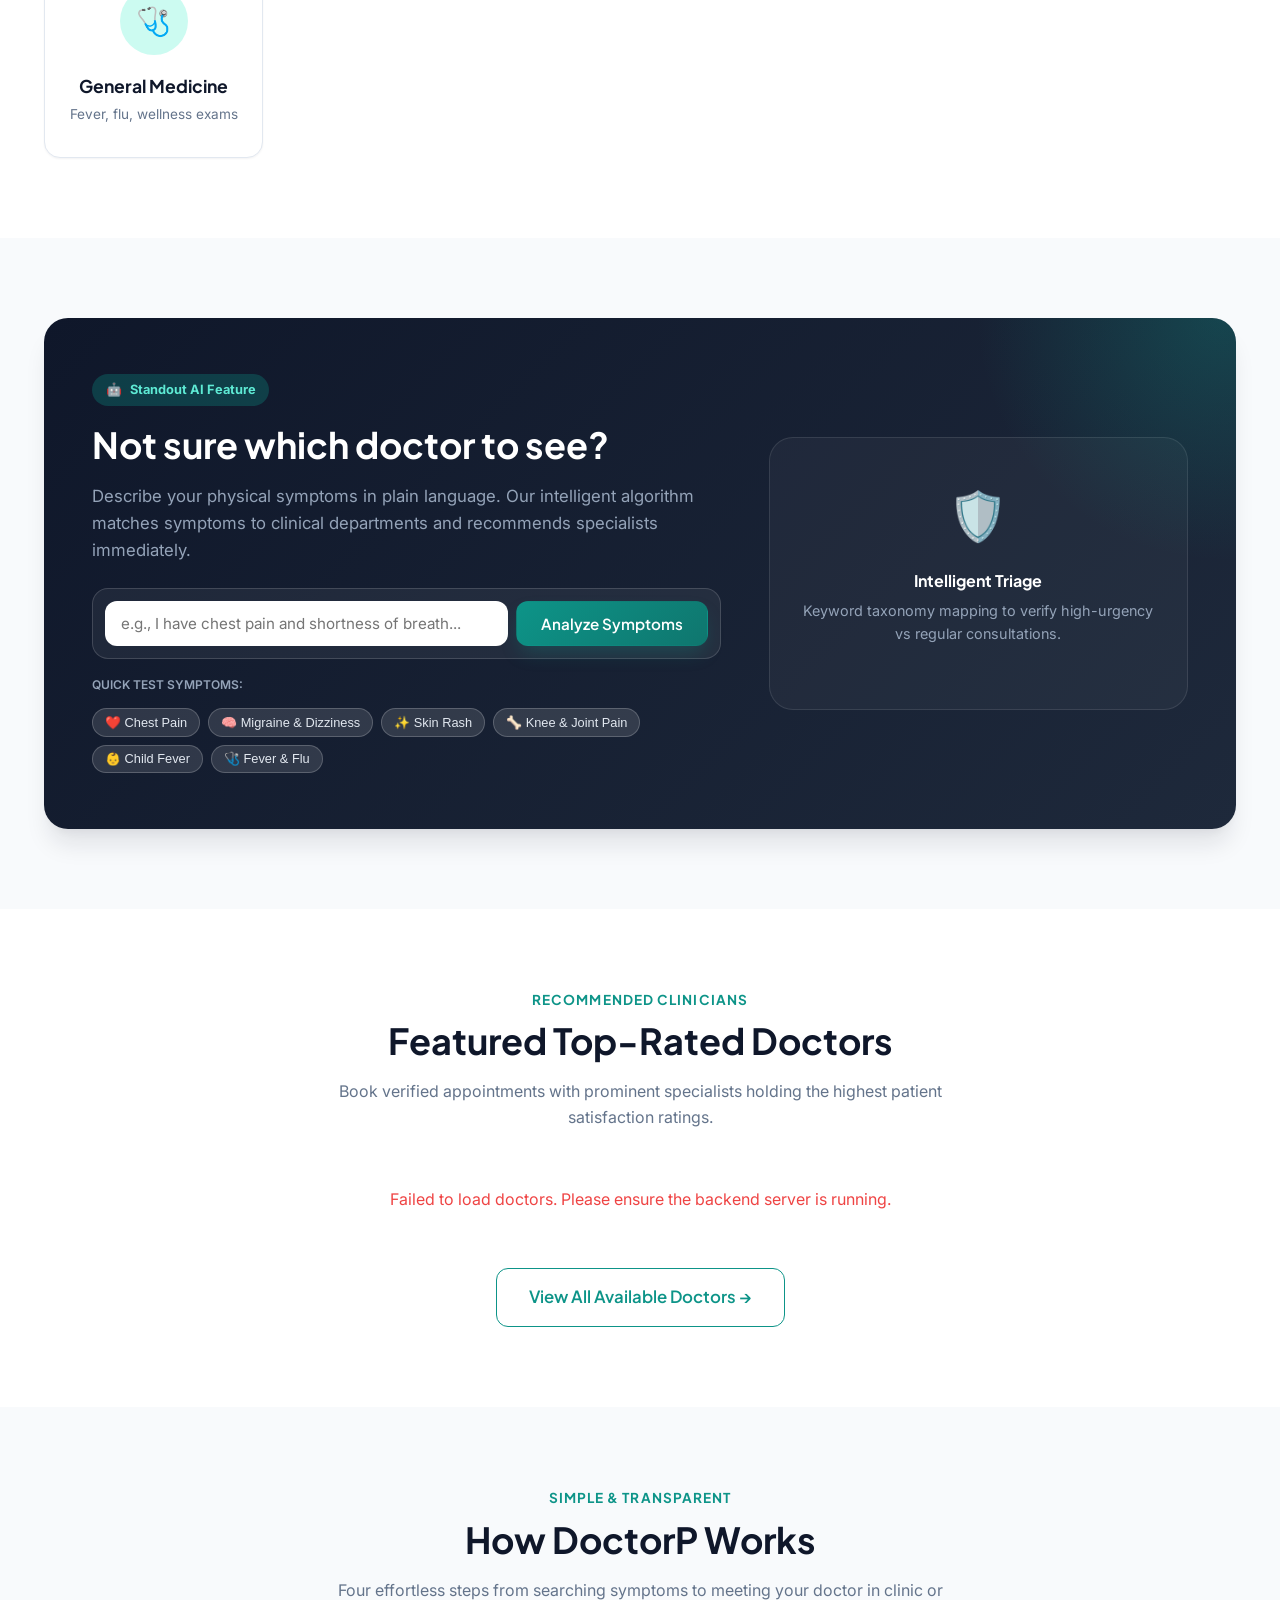
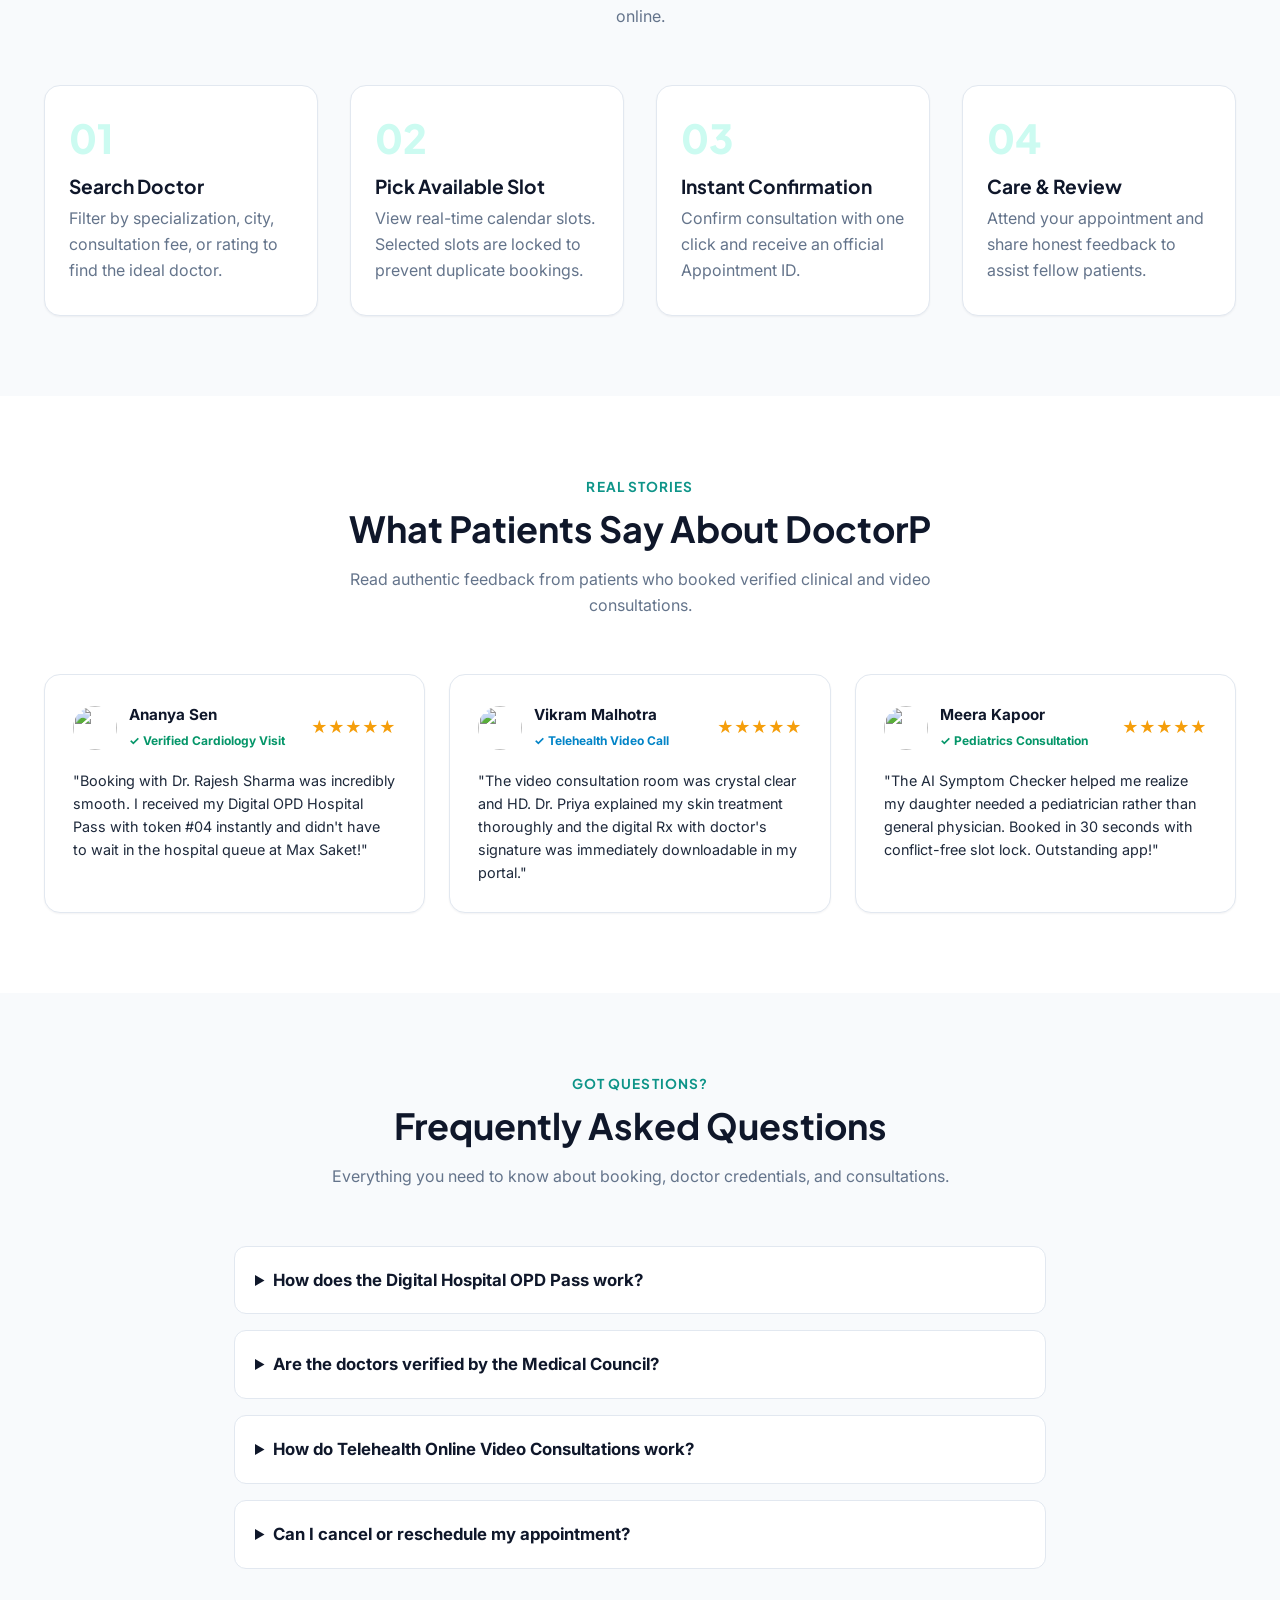
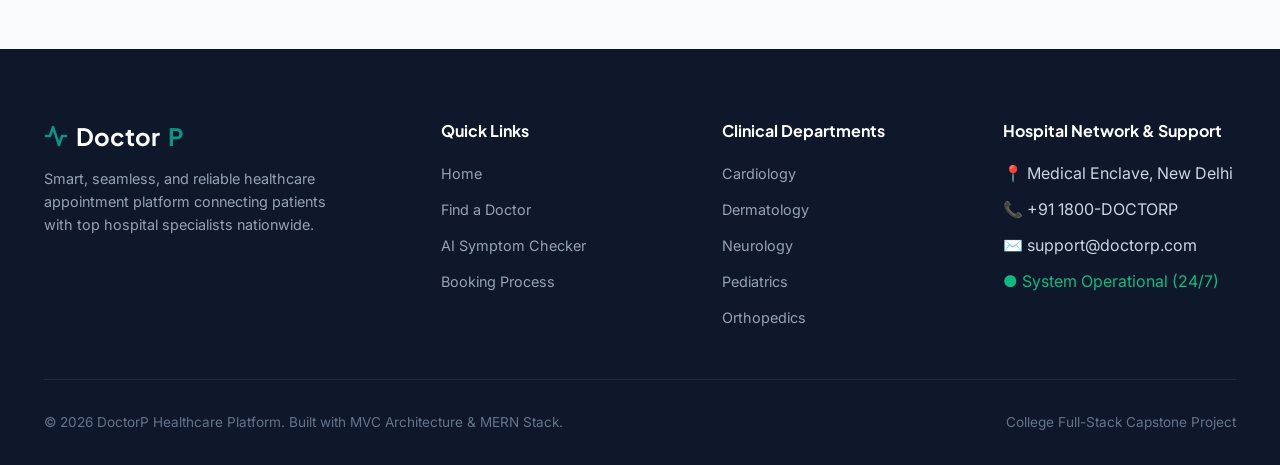
==== commit 6b073399: "feat: complete DoctorP healthcare platform with OPD queue, telehealth, and appointment management" ====
--- a/frontend/index.html
+++ b/frontend/index.html
@@ -122,6 +122,29 @@
       </div>
     </section>
 
+    <!-- HOSPITAL NETWORK PARTNERS & LIVE TICKER RIBBON -->
+    <div style="background: #ffffff; border-bottom: 1px solid var(--border-light); padding: 1.25rem 0;">
+      <div class="container" style="display: flex; justify-content: space-between; align-items: center; flex-wrap: wrap; gap: 1rem;">
+        <div style="display: flex; align-items: center; gap: 0.75rem;">
+          <span style="font-size: 0.75rem; font-weight: 800; color: var(--navy-muted); text-transform: uppercase; letter-spacing: 0.5px;">Accredited Network:</span>
+          <div style="display: flex; gap: 1.5rem; align-items: center; flex-wrap: wrap; font-size: 0.85rem; font-weight: 700; color: var(--navy-slate);">
+            <span>🏥 Max Healthcare</span>
+            <span>🏥 Apollo Hospitals</span>
+            <span>🏥 Fortis Healthcare</span>
+            <span>🏥 Medanta The Medicity</span>
+            <span>🏥 Sir Ganga Ram</span>
+            <span>🏥 AIIMS Alumni</span>
+          </div>
+        </div>
+
+        <div style="display: flex; align-items: center; gap: 0.5rem; background: var(--navy-light); padding: 0.4rem 0.85rem; border-radius: var(--radius-full); border: 1px solid var(--border-light); font-size: 0.8rem; font-weight: 700;">
+          <span style="color: #059669;">🟢 48 Specialists Online Now</span>
+          <span style="color: #cbd5e1;">|</span>
+          <span style="color: #0284c7;">⚡ 140+ Slots Open Today</span>
+        </div>
+      </div>
+    </div>
+
     <!-- SPECIALIZATIONS SECTION -->
     <section class="section section-light" id="specializations">
       <div class="container">
@@ -187,6 +210,19 @@
               <button type="button" id="btn-analyze-symptoms" class="btn btn-primary">Analyze Symptoms</button>
             </div>
 
+            <!-- Quick One-Click Symptom Chips -->
+            <div style="margin-top: 0.75rem;">
+              <span style="font-size: 0.75rem; color: #94a3b8; font-weight: 600; text-transform: uppercase;">Quick Test Symptoms:</span>
+              <div class="symptom-chips-container">
+                <button type="button" class="symptom-chip" data-query="Severe chest pain and heart palpitations">❤️ Chest Pain</button>
+                <button type="button" class="symptom-chip" data-query="Persistent migraine headache and dizziness">🧠 Migraine & Dizziness</button>
+                <button type="button" class="symptom-chip" data-query="Skin rash, itching, and red hives">✨ Skin Rash</button>
+                <button type="button" class="symptom-chip" data-query="Severe knee joint pain and stiffness">🦴 Knee & Joint Pain</button>
+                <button type="button" class="symptom-chip" data-query="Child high fever, cough, and vomiting">👶 Child Fever</button>
+                <button type="button" class="symptom-chip" data-query="Viral fever, cold, chills, and body weakness">🩺 Fever & Flu</button>
+              </div>
+            </div>
+
             <!-- Dynamic Result Card -->
             <div id="symptom-result-container" style="display: none;"></div>
           </div>
@@ -254,6 +290,108 @@
             <h4>Care & Review</h4>
             <p>Attend your appointment and share honest feedback to assist fellow patients.</p>
           </div>
+        </div>
+      </div>
+    </section>
+
+    <!-- VERIFIED PATIENT EXPERIENCES -->
+    <section class="section section-light" id="testimonials">
+      <div class="container">
+        <div class="section-header">
+          <div class="section-subtitle">Real Stories</div>
+          <h2 class="section-title">What Patients Say About DoctorP</h2>
+          <p>Read authentic feedback from patients who booked verified clinical and video consultations.</p>
+        </div>
+
+        <div style="display: grid; grid-template-columns: repeat(auto-fit, minmax(320px, 1fr)); gap: 1.5rem;">
+          <div style="background: #ffffff; border: 1px solid var(--border-light); border-radius: var(--radius-lg); padding: 1.75rem; box-shadow: var(--shadow-sm);">
+            <div style="display: flex; justify-content: space-between; align-items: center; margin-bottom: 1rem;">
+              <div style="display: flex; align-items: center; gap: 0.75rem;">
+                <img src="https://images.unsplash.com/photo-1534528741775-53994a69daeb?auto=format&fit=crop&w=100&q=80" style="width: 44px; height: 44px; border-radius: 50%; object-fit: cover;">
+                <div>
+                  <strong style="color: var(--navy-dark); font-size: 0.95rem; display: block;">Ananya Sen</strong>
+                  <span style="font-size: 0.75rem; color: #059669; font-weight: 700;">✓ Verified Cardiology Visit</span>
+                </div>
+              </div>
+              <div style="color: #f59e0b;">★★★★★</div>
+            </div>
+            <p style="color: var(--navy-slate); font-size: 0.9rem; line-height: 1.6;">
+              "Booking with Dr. Rajesh Sharma was incredibly smooth. I received my Digital OPD Hospital Pass with token #04 instantly and didn't have to wait in the hospital queue at Max Saket!"
+            </p>
+          </div>
+
+          <div style="background: #ffffff; border: 1px solid var(--border-light); border-radius: var(--radius-lg); padding: 1.75rem; box-shadow: var(--shadow-sm);">
+            <div style="display: flex; justify-content: space-between; align-items: center; margin-bottom: 1rem;">
+              <div style="display: flex; align-items: center; gap: 0.75rem;">
+                <img src="https://images.unsplash.com/photo-1507003211169-0a1dd7228f2d?auto=format&fit=crop&w=100&q=80" style="width: 44px; height: 44px; border-radius: 50%; object-fit: cover;">
+                <div>
+                  <strong style="color: var(--navy-dark); font-size: 0.95rem; display: block;">Vikram Malhotra</strong>
+                  <span style="font-size: 0.75rem; color: #0284c7; font-weight: 700;">✓ Telehealth Video Call</span>
+                </div>
+              </div>
+              <div style="color: #f59e0b;">★★★★★</div>
+            </div>
+            <p style="color: var(--navy-slate); font-size: 0.9rem; line-height: 1.6;">
+              "The video consultation room was crystal clear and HD. Dr. Priya explained my skin treatment thoroughly and the digital Rx with doctor's signature was immediately downloadable in my portal."
+            </p>
+          </div>
+
+          <div style="background: #ffffff; border: 1px solid var(--border-light); border-radius: var(--radius-lg); padding: 1.75rem; box-shadow: var(--shadow-sm);">
+            <div style="display: flex; justify-content: space-between; align-items: center; margin-bottom: 1rem;">
+              <div style="display: flex; align-items: center; gap: 0.75rem;">
+                <img src="https://images.unsplash.com/photo-1544005313-94ddf0286df2?auto=format&fit=crop&w=100&q=80" style="width: 44px; height: 44px; border-radius: 50%; object-fit: cover;">
+                <div>
+                  <strong style="color: var(--navy-dark); font-size: 0.95rem; display: block;">Meera Kapoor</strong>
+                  <span style="font-size: 0.75rem; color: #059669; font-weight: 700;">✓ Pediatrics Consultation</span>
+                </div>
+              </div>
+              <div style="color: #f59e0b;">★★★★★</div>
+            </div>
+            <p style="color: var(--navy-slate); font-size: 0.9rem; line-height: 1.6;">
+              "The AI Symptom Checker helped me realize my daughter needed a pediatrician rather than general physician. Booked in 30 seconds with conflict-free slot lock. Outstanding app!"
+            </p>
+          </div>
+        </div>
+      </div>
+    </section>
+
+    <!-- FREQUENTLY ASKED QUESTIONS (FAQ) -->
+    <section class="section" id="faq">
+      <div class="container" style="max-width: 860px;">
+        <div class="section-header">
+          <div class="section-subtitle">Got Questions?</div>
+          <h2 class="section-title">Frequently Asked Questions</h2>
+          <p>Everything you need to know about booking, doctor credentials, and consultations.</p>
+        </div>
+
+        <div style="display: flex; flex-direction: column; gap: 1rem;">
+          <details style="background: #ffffff; border: 1px solid var(--border-light); border-radius: var(--radius-md); padding: 1.25rem; cursor: pointer;">
+            <summary style="font-weight: 700; color: var(--navy-dark); font-size: 1.05rem;">How does the Digital Hospital OPD Pass work?</summary>
+            <p style="margin-top: 0.75rem; color: var(--navy-slate); font-size: 0.9rem; line-height: 1.6;">
+              Once your booking is confirmed, an official Digital Hospital Pass is generated with your unique Appointment ID, assigned OPD Token number, and QR code. You can print or show it on your mobile device at the hospital reception for fast-track entry.
+            </p>
+          </details>
+
+          <details style="background: #ffffff; border: 1px solid var(--border-light); border-radius: var(--radius-md); padding: 1.25rem; cursor: pointer;">
+            <summary style="font-weight: 700; color: var(--navy-dark); font-size: 1.05rem;">Are the doctors verified by the Medical Council?</summary>
+            <p style="margin-top: 0.75rem; color: var(--navy-slate); font-size: 0.9rem; line-height: 1.6;">
+              Yes! 100% of clinicians on DoctorP are verified against their National Medical Commission (NMC) or State Medical Council registration numbers before their profiles and calendar availability are made public.
+            </p>
+          </details>
+
+          <details style="background: #ffffff; border: 1px solid var(--border-light); border-radius: var(--radius-md); padding: 1.25rem; cursor: pointer;">
+            <summary style="font-weight: 700; color: var(--navy-dark); font-size: 1.05rem;">How do Telehealth Online Video Consultations work?</summary>
+            <p style="margin-top: 0.75rem; color: var(--navy-slate); font-size: 0.9rem; line-height: 1.6;">
+              If you book a Video Consultation, simply click "Join Call" in your patient dashboard 5 minutes prior to your slot. The consultation runs in high-definition encrypted WebRTC video directly inside your browser without needing any third-party app.
+            </p>
+          </details>
+
+          <details style="background: #ffffff; border: 1px solid var(--border-light); border-radius: var(--radius-md); padding: 1.25rem; cursor: pointer;">
+            <summary style="font-weight: 700; color: var(--navy-dark); font-size: 1.05rem;">Can I cancel or reschedule my appointment?</summary>
+            <p style="margin-top: 0.75rem; color: var(--navy-slate); font-size: 0.9rem; line-height: 1.6;">
+              Yes, you can cancel an active appointment anytime directly from your dashboard. The reserved slot is automatically released in real time back to the public pool so another patient in need can book it.
+            </p>
+          </details>
         </div>
       </div>
     </section>
--- a/frontend/css/style.css
+++ b/frontend/css/style.css
@@ -215,7 +215,7 @@
   position: sticky;
   top: 0;
   z-index: 1000;
-  background: rgba(255, 255, 255, 0.92);
+  background: rgba(255, 255, 255, 0.94);
   backdrop-filter: blur(12px);
   -webkit-backdrop-filter: blur(12px);
   border-bottom: 1px solid var(--border-light);
@@ -238,10 +238,6 @@
   font-weight: 800;
   color: var(--navy-dark);
   text-decoration: none;
-}
-
-.brand-logo svg {
-  color: var(--primary);
 }
 
 .brand-badge {
@@ -323,7 +319,6 @@
   color: var(--primary);
 }
 
-/* Mobile Toggle */
 .mobile-nav-toggle {
   display: none;
   background: none;
@@ -461,7 +456,7 @@
 
 .floating-badge {
   position: absolute;
-  background: rgba(255, 255, 255, 0.94);
+  background: rgba(255, 255, 255, 0.95);
   backdrop-filter: blur(10px);
   padding: 0.85rem 1.25rem;
   border-radius: var(--radius-md);
@@ -493,8 +488,35 @@
   justify-content: center;
 }
 
+/* Quick Symptom Chips */
+.symptom-chips-container {
+  display: flex;
+  gap: 0.5rem;
+  flex-wrap: wrap;
+  margin-top: 0.75rem;
+}
+
+.symptom-chip {
+  background: rgba(255, 255, 255, 0.12);
+  color: #e2e8f0;
+  border: 1px solid rgba(255, 255, 255, 0.2);
+  padding: 0.35rem 0.75rem;
+  border-radius: var(--radius-full);
+  font-size: 0.8rem;
+  font-weight: 500;
+  cursor: pointer;
+  transition: var(--transition);
+}
+
+.symptom-chip:hover {
+  background: var(--primary);
+  color: #ffffff;
+  border-color: var(--primary);
+  transform: translateY(-1px);
+}
+
 /* ==========================================================================
-   SECTIONS & CARDS
+   DOCTOR CARDS & HOSPITAL INFO
    ========================================================================== */
 .section {
   padding: 5rem 0;
@@ -564,6 +586,7 @@
   justify-content: center;
   margin-bottom: 1.25rem;
   transition: var(--transition);
+  font-size: 1.75rem;
 }
 
 .specialty-card:hover .specialty-icon-box {
@@ -584,7 +607,7 @@
 /* Doctor Cards Grid */
 .doctors-grid {
   display: grid;
-  grid-template-columns: repeat(auto-fill, minmax(310px, 1fr));
+  grid-template-columns: repeat(auto-fill, minmax(320px, 1fr));
   gap: 2rem;
 }
 
@@ -627,7 +650,7 @@
   position: absolute;
   top: 1rem;
   right: 1rem;
-  background: rgba(255, 255, 255, 0.92);
+  background: rgba(255, 255, 255, 0.94);
   backdrop-filter: blur(4px);
   padding: 0.35rem 0.65rem;
   border-radius: var(--radius-full);
@@ -661,12 +684,22 @@
 
 .doctor-card-name {
   font-size: 1.25rem;
-  margin-bottom: 0.4rem;
+  margin-bottom: 0.35rem;
   color: var(--navy-dark);
 }
 
 .doctor-clinic-info {
   font-size: 0.85rem;
+  color: var(--navy-slate);
+  font-weight: 600;
+  display: flex;
+  align-items: center;
+  gap: 0.4rem;
+  margin-bottom: 0.4rem;
+}
+
+.doctor-experience-info {
+  font-size: 0.8rem;
   color: var(--navy-muted);
   display: flex;
   align-items: center;
@@ -674,13 +707,20 @@
   margin-bottom: 0.5rem;
 }
 
-.doctor-experience-info {
-  font-size: 0.85rem;
-  color: var(--navy-muted);
-  display: flex;
-  align-items: center;
+.doctor-tags-row {
+  display: flex;
   gap: 0.4rem;
+  flex-wrap: wrap;
   margin-bottom: 1.25rem;
+}
+
+.doctor-tag-item {
+  font-size: 0.7rem;
+  background: var(--navy-light);
+  color: var(--navy-slate);
+  padding: 0.2rem 0.5rem;
+  border-radius: 4px;
+  border: 1px solid var(--border-light);
 }
 
 .doctor-card-footer {
@@ -703,13 +743,63 @@
 }
 
 .doctor-fee strong {
-  font-size: 1.2rem;
+  font-size: 1.25rem;
   color: var(--navy-dark);
   font-family: var(--font-heading);
 }
 
 /* ==========================================================================
-   AI SYMPTOM CHECKER WIDGET
+   INTERACTIVE MAP COMPONENT (Leaflet.js)
+   ========================================================================== */
+#doctor-map-container {
+  width: 100%;
+  height: 520px;
+  border-radius: var(--radius-xl);
+  border: 1px solid var(--border-light);
+  box-shadow: var(--shadow-lg);
+  overflow: hidden;
+  margin-bottom: 2rem;
+  z-index: 10;
+}
+
+.map-toggle-bar {
+  display: flex;
+  justify-content: space-between;
+  align-items: center;
+  margin-bottom: 1.5rem;
+  flex-wrap: wrap;
+  gap: 1rem;
+}
+
+.view-mode-tabs {
+  display: inline-flex;
+  background: #ffffff;
+  border: 1px solid var(--border-light);
+  border-radius: var(--radius-md);
+  padding: 0.3rem;
+  box-shadow: var(--shadow-sm);
+}
+
+.view-tab-btn {
+  border: none;
+  background: transparent;
+  padding: 0.45rem 1rem;
+  border-radius: var(--radius-sm);
+  font-family: var(--font-heading);
+  font-size: 0.85rem;
+  font-weight: 600;
+  color: var(--navy-muted);
+  cursor: pointer;
+  transition: var(--transition);
+}
+
+.view-tab-btn.active {
+  background: var(--primary);
+  color: #ffffff;
+}
+
+/* ==========================================================================
+   AI SYMPTOM CHECKER BANNER
    ========================================================================== */
 .symptom-banner {
   background: linear-gradient(135deg, #0f172a 0%, #1e293b 100%);
@@ -745,7 +835,7 @@
 .symptom-banner p {
   color: #94a3b8;
   font-size: 1.05rem;
-  margin-bottom: 1.75rem;
+  margin-bottom: 1.5rem;
 }
 
 /* How It Works Steps */
@@ -779,8 +869,511 @@
 }
 
 /* ==========================================================================
-   FORMS & AUTHENTICATION
+   DOCTOR DETAILS & SLOT PICKER
    ========================================================================== */
+.details-layout {
+  display: grid;
+  grid-template-columns: 1fr 400px;
+  gap: 2.5rem;
+  align-items: flex-start;
+  padding: 3rem 0;
+}
+
+.details-card {
+  background: #ffffff;
+  border: 1px solid var(--border-light);
+  border-radius: var(--radius-lg);
+  padding: 2rem;
+  box-shadow: var(--shadow-sm);
+  margin-bottom: 2rem;
+}
+
+.doctor-profile-header {
+  display: flex;
+  gap: 2rem;
+  align-items: center;
+}
+
+.doctor-avatar-large {
+  width: 140px;
+  height: 140px;
+  border-radius: var(--radius-lg);
+  object-fit: cover;
+  border: 3px solid var(--primary-light);
+}
+
+.booking-sidebar-card {
+  position: sticky;
+  top: 96px;
+  background: #ffffff;
+  border: 1px solid var(--border-light);
+  border-radius: var(--radius-xl);
+  padding: 2rem;
+  box-shadow: var(--shadow-xl);
+}
+
+/* Slot Groups (Morning, Afternoon, Evening) */
+.slot-group-title {
+  font-size: 0.8rem;
+  font-weight: 700;
+  color: var(--navy-muted);
+  text-transform: uppercase;
+  letter-spacing: 0.05em;
+  margin: 0.75rem 0 0.4rem;
+}
+
+.slot-grid {
+  display: grid;
+  grid-template-columns: repeat(3, 1fr);
+  gap: 0.6rem;
+  margin-bottom: 0.75rem;
+}
+
+.slot-btn {
+  padding: 0.65rem 0.5rem;
+  border-radius: var(--radius-sm);
+  border: 1.5px solid var(--border-light);
+  background: #ffffff;
+  font-family: var(--font-heading);
+  font-size: 0.85rem;
+  font-weight: 600;
+  color: var(--navy-dark);
+  cursor: pointer;
+  transition: var(--transition);
+  text-align: center;
+}
+
+.slot-btn.available {
+  border-color: #a7f3d0;
+  background: #f0fdf4;
+  color: #065f46;
+}
+
+.slot-btn.available:hover,
+.slot-btn.selected {
+  background: var(--primary);
+  color: #ffffff;
+  border-color: var(--primary);
+  transform: scale(1.03);
+  box-shadow: var(--shadow-sm);
+}
+
+.slot-btn.locked {
+  background: #fef3c7;
+  border-color: #fde68a;
+  color: #92400e;
+  cursor: not-allowed;
+  opacity: 0.75;
+}
+
+.slot-btn.booked {
+  background: #fee2e2;
+  border-color: #fecaca;
+  color: #991b1b;
+  cursor: not-allowed;
+  text-decoration: line-through;
+  opacity: 0.6;
+}
+
+/* Consultation Mode Selector */
+.consultation-mode-toggle {
+  display: grid;
+  grid-template-columns: 1fr 1fr;
+  gap: 0.5rem;
+  background: var(--navy-light);
+  padding: 0.35rem;
+  border-radius: var(--radius-md);
+  margin-bottom: 1.25rem;
+}
+
+.mode-option-btn {
+  padding: 0.6rem;
+  border: none;
+  background: transparent;
+  border-radius: var(--radius-sm);
+  font-family: var(--font-heading);
+  font-size: 0.85rem;
+  font-weight: 600;
+  color: var(--navy-muted);
+  cursor: pointer;
+  display: flex;
+  align-items: center;
+  justify-content: center;
+  gap: 0.4rem;
+  transition: var(--transition);
+}
+
+.mode-option-btn.active {
+  background: #ffffff;
+  color: var(--primary);
+  box-shadow: var(--shadow-sm);
+}
+
+/* ==========================================================================
+   PRINTABLE HOSPITAL APPOINTMENT PASS / RECEIPT
+   ========================================================================== */
+.hospital-pass {
+  background: #ffffff;
+  border: 2px dashed #0d9488;
+  border-radius: var(--radius-lg);
+  padding: 2rem;
+  position: relative;
+  box-shadow: var(--shadow-md);
+}
+
+.hospital-pass-header {
+  display: flex;
+  justify-content: space-between;
+  align-items: center;
+  border-bottom: 2px solid var(--border-light);
+  padding-bottom: 1rem;
+  margin-bottom: 1.25rem;
+}
+
+.pass-qr-box {
+  width: 90px;
+  height: 90px;
+  background: #f1f5f9;
+  border: 1px solid var(--border-light);
+  display: flex;
+  align-items: center;
+  justify-content: center;
+  border-radius: var(--radius-sm);
+  font-size: 0.75rem;
+  color: var(--navy-muted);
+  text-align: center;
+}
+
+/* ==========================================================================
+   DASHBOARD LAYOUT & TABLES
+   ========================================================================== */
+.dashboard-grid {
+  display: grid;
+  grid-template-columns: 260px 1fr;
+  gap: 2rem;
+  padding: 2.5rem 0 4rem;
+}
+
+.dashboard-sidebar {
+  background: #ffffff;
+  border: 1px solid var(--border-light);
+  border-radius: var(--radius-lg);
+  padding: 1.5rem;
+  box-shadow: var(--shadow-sm);
+  height: fit-content;
+}
+
+.dash-menu {
+  list-style: none;
+  display: flex;
+  flex-direction: column;
+  gap: 0.4rem;
+}
+
+.dash-menu-link {
+  display: flex;
+  align-items: center;
+  gap: 0.75rem;
+  padding: 0.75rem 1rem;
+  border-radius: var(--radius-md);
+  font-family: var(--font-heading);
+  font-size: 0.9rem;
+  font-weight: 600;
+  color: var(--navy-slate);
+  cursor: pointer;
+  transition: var(--transition);
+}
+
+.dash-menu-link:hover,
+.dash-menu-link.active {
+  background: var(--primary-light);
+  color: var(--primary-hover);
+}
+
+.metric-cards-grid {
+  display: grid;
+  grid-template-columns: repeat(auto-fit, minmax(200px, 1fr));
+  gap: 1.5rem;
+  margin-bottom: 2rem;
+}
+
+.metric-card {
+  background: #ffffff;
+  border: 1px solid var(--border-light);
+  border-radius: var(--radius-lg);
+  padding: 1.5rem;
+  box-shadow: var(--shadow-sm);
+  display: flex;
+  align-items: center;
+  gap: 1.25rem;
+}
+
+.metric-icon-box {
+  width: 52px;
+  height: 52px;
+  border-radius: var(--radius-md);
+  background: var(--primary-light);
+  color: var(--primary);
+  display: flex;
+  align-items: center;
+  justify-content: center;
+  font-size: 1.5rem;
+}
+
+.metric-info h3 {
+  font-size: 1.75rem;
+  font-weight: 800;
+  line-height: 1.1;
+}
+
+.metric-info p {
+  font-size: 0.85rem;
+  color: var(--navy-muted);
+}
+
+/* Custom Responsive Table */
+.table-responsive {
+  width: 100%;
+  overflow-x: auto;
+  background: #ffffff;
+  border-radius: var(--radius-lg);
+  border: 1px solid var(--border-light);
+  box-shadow: var(--shadow-sm);
+}
+
+.custom-table {
+  width: 100%;
+  border-collapse: collapse;
+  text-align: left;
+}
+
+.custom-table th {
+  background: var(--navy-light);
+  padding: 1rem 1.25rem;
+  font-family: var(--font-heading);
+  font-size: 0.8rem;
+  font-weight: 700;
+  text-transform: uppercase;
+  color: var(--navy-muted);
+  border-bottom: 1px solid var(--border-light);
+}
+
+.custom-table td {
+  padding: 1rem 1.25rem;
+  border-bottom: 1px solid var(--border-light);
+  font-size: 0.9rem;
+  vertical-align: middle;
+}
+
+.custom-table tr:last-child td {
+  border-bottom: none;
+}
+
+.custom-table tr:hover td {
+  background: #f8fafc;
+}
+
+/* Status Badges */
+.badge {
+  display: inline-flex;
+  align-items: center;
+  gap: 0.3rem;
+  padding: 0.25rem 0.65rem;
+  border-radius: var(--radius-full);
+  font-size: 0.75rem;
+  font-weight: 700;
+  text-transform: capitalize;
+}
+
+.badge-pending {
+  background: #fef3c7;
+  color: #92400e;
+}
+
+.badge-confirmed {
+  background: #dbeafe;
+  color: #1e40af;
+}
+
+.badge-completed {
+  background: #d1fae5;
+  color: #065f46;
+}
+
+.badge-cancelled,
+.badge-rejected {
+  background: #fee2e2;
+  color: #991b1b;
+}
+
+/* ==========================================================================
+   MODAL & TOAST SYSTEM
+   ========================================================================== */
+.modal-overlay {
+  position: fixed;
+  inset: 0;
+  background: rgba(15, 23, 42, 0.65);
+  backdrop-filter: blur(6px);
+  z-index: 2000;
+  display: flex;
+  align-items: center;
+  justify-content: center;
+  padding: 1.5rem;
+  opacity: 0;
+  pointer-events: none;
+  transition: opacity 0.25s ease;
+}
+
+.modal-overlay.active {
+  opacity: 1;
+  pointer-events: auto;
+}
+
+.modal-content {
+  background: #ffffff;
+  border-radius: var(--radius-xl);
+  max-width: 540px;
+  width: 100%;
+  box-shadow: var(--shadow-xl);
+  padding: 2.25rem;
+  position: relative;
+  transform: translateY(20px) scale(0.96);
+  transition: transform 0.25s cubic-bezier(0.16, 1, 0.3, 1);
+  max-height: 90vh;
+  overflow-y: auto;
+}
+
+.modal-overlay.active .modal-content {
+  transform: translateY(0) scale(1);
+}
+
+.modal-close-btn {
+  position: absolute;
+  top: 1.25rem;
+  right: 1.25rem;
+  background: var(--navy-light);
+  border: none;
+  border-radius: 50%;
+  width: 36px;
+  height: 36px;
+  display: flex;
+  align-items: center;
+  justify-content: center;
+  cursor: pointer;
+  color: var(--navy-muted);
+}
+
+.modal-close-btn:hover {
+  background: #e2e8f0;
+  color: var(--navy-dark);
+}
+
+.toast-container {
+  position: fixed;
+  bottom: 2rem;
+  right: 2rem;
+  z-index: 3000;
+  display: flex;
+  flex-direction: column;
+  gap: 0.75rem;
+  pointer-events: none;
+}
+
+.toast {
+  pointer-events: auto;
+  min-width: 320px;
+  max-width: 420px;
+  padding: 1rem 1.25rem;
+  border-radius: var(--radius-md);
+  background: #ffffff;
+  box-shadow: var(--shadow-xl);
+  border-left: 5px solid var(--primary);
+  display: flex;
+  align-items: flex-start;
+  gap: 0.85rem;
+  animation: slideInToast 0.3s cubic-bezier(0.16, 1, 0.3, 1) forwards;
+}
+
+.toast.toast-error {
+  border-left-color: var(--danger);
+}
+
+.toast.toast-success {
+  border-left-color: var(--success);
+}
+
+@keyframes slideInToast {
+  from {
+    opacity: 0;
+    transform: translateX(100%);
+  }
+  to {
+    opacity: 1;
+    transform: translateX(0);
+  }
+}
+
+/* ==========================================================================
+   FOOTER
+   ========================================================================== */
+.site-footer {
+  background: var(--navy-dark);
+  color: #94a3b8;
+  padding: 4.5rem 0 2rem;
+  margin-top: auto;
+}
+
+.footer-grid {
+  display: grid;
+  grid-template-columns: 1.5fr 1fr 1fr 1fr;
+  gap: 3rem;
+  margin-bottom: 3rem;
+}
+
+.footer-brand h3 {
+  color: #ffffff;
+  font-size: 1.5rem;
+  margin-bottom: 1rem;
+}
+
+.footer-brand p {
+  color: #94a3b8;
+  font-size: 0.9rem;
+  max-width: 300px;
+}
+
+.footer-col h4 {
+  color: #ffffff;
+  font-size: 1rem;
+  margin-bottom: 1.25rem;
+}
+
+.footer-links {
+  list-style: none;
+  display: flex;
+  flex-direction: column;
+  gap: 0.65rem;
+}
+
+.footer-links a {
+  color: #94a3b8;
+  font-size: 0.9rem;
+}
+
+.footer-links a:hover {
+  color: var(--primary);
+}
+
+.footer-bottom {
+  padding-top: 2rem;
+  border-top: 1px solid rgba(255, 255, 255, 0.08);
+  display: flex;
+  align-items: center;
+  justify-content: space-between;
+  font-size: 0.85rem;
+}
+
+/* Forms */
 .auth-wrapper {
   min-height: calc(100vh - 76px);
   display: flex;
@@ -802,11 +1395,6 @@
 .auth-header {
   text-align: center;
   margin-bottom: 2rem;
-}
-
-.auth-header h2 {
-  font-size: 1.85rem;
-  margin-bottom: 0.5rem;
 }
 
 .form-group {
@@ -838,11 +1426,6 @@
   outline: none;
   border-color: var(--primary);
   box-shadow: 0 0 0 3px var(--primary-glow);
-}
-
-textarea.form-control {
-  resize: vertical;
-  min-height: 90px;
 }
 
 .demo-tabs {
@@ -872,431 +1455,6 @@
   background: #ffffff;
   color: var(--primary);
   box-shadow: var(--shadow-sm);
-}
-
-/* ==========================================================================
-   DOCTOR DETAILS & SLOT PICKER
-   ========================================================================== */
-.details-layout {
-  display: grid;
-  grid-template-columns: 1fr 380px;
-  gap: 2.5rem;
-  align-items: flex-start;
-  padding: 3rem 0;
-}
-
-.details-card {
-  background: #ffffff;
-  border: 1px solid var(--border-light);
-  border-radius: var(--radius-lg);
-  padding: 2rem;
-  box-shadow: var(--shadow-sm);
-  margin-bottom: 2rem;
-}
-
-.doctor-profile-header {
-  display: flex;
-  gap: 2rem;
-  align-items: center;
-}
-
-.doctor-avatar-large {
-  width: 130px;
-  height: 130px;
-  border-radius: var(--radius-lg);
-  object-fit: cover;
-  border: 3px solid var(--primary-light);
-}
-
-.booking-sidebar-card {
-  position: sticky;
-  top: 96px;
-  background: #ffffff;
-  border: 1px solid var(--border-light);
-  border-radius: var(--radius-xl);
-  padding: 2rem;
-  box-shadow: var(--shadow-xl);
-}
-
-.slot-grid {
-  display: grid;
-  grid-template-columns: repeat(3, 1fr);
-  gap: 0.75rem;
-  margin: 1.25rem 0;
-}
-
-.slot-btn {
-  padding: 0.65rem 0.5rem;
-  border-radius: var(--radius-sm);
-  border: 1.5px solid var(--border-light);
-  background: #ffffff;
-  font-family: var(--font-heading);
-  font-size: 0.85rem;
-  font-weight: 600;
-  color: var(--navy-dark);
-  cursor: pointer;
-  transition: var(--transition);
-  text-align: center;
-}
-
-.slot-btn.available {
-  border-color: #a7f3d0;
-  background: #f0fdf4;
-  color: #065f46;
-}
-
-.slot-btn.available:hover,
-.slot-btn.selected {
-  background: var(--primary);
-  color: #ffffff;
-  border-color: var(--primary);
-  transform: scale(1.03);
-}
-
-.slot-btn.locked {
-  background: #fef3c7;
-  border-color: #fde68a;
-  color: #92400e;
-  cursor: not-allowed;
-  opacity: 0.75;
-}
-
-.slot-btn.booked {
-  background: #fee2e2;
-  border-color: #fecaca;
-  color: #991b1b;
-  cursor: not-allowed;
-  text-decoration: line-through;
-  opacity: 0.6;
-}
-
-/* ==========================================================================
-   DASHBOARD LAYOUT & TABLES
-   ========================================================================== */
-.dashboard-grid {
-  display: grid;
-  grid-template-columns: 260px 1fr;
-  gap: 2rem;
-  padding: 2.5rem 0 4rem;
-}
-
-.dashboard-sidebar {
-  background: #ffffff;
-  border: 1px solid var(--border-light);
-  border-radius: var(--radius-lg);
-  padding: 1.5rem;
-  box-shadow: var(--shadow-sm);
-  height: fit-content;
-}
-
-.dash-menu {
-  list-style: none;
-  display: flex;
-  flex-direction: column;
-  gap: 0.4rem;
-}
-
-.dash-menu-link {
-  display: flex;
-  align-items: center;
-  gap: 0.75rem;
-  padding: 0.75rem 1rem;
-  border-radius: var(--radius-md);
-  font-family: var(--font-heading);
-  font-size: 0.9rem;
-  font-weight: 600;
-  color: var(--navy-slate);
-  cursor: pointer;
-  transition: var(--transition);
-}
-
-.dash-menu-link:hover,
-.dash-menu-link.active {
-  background: var(--primary-light);
-  color: var(--primary-hover);
-}
-
-.metric-cards-grid {
-  display: grid;
-  grid-template-columns: repeat(auto-fit, minmax(200px, 1fr));
-  gap: 1.5rem;
-  margin-bottom: 2rem;
-}
-
-.metric-card {
-  background: #ffffff;
-  border: 1px solid var(--border-light);
-  border-radius: var(--radius-lg);
-  padding: 1.5rem;
-  box-shadow: var(--shadow-sm);
-  display: flex;
-  align-items: center;
-  gap: 1.25rem;
-}
-
-.metric-icon-box {
-  width: 52px;
-  height: 52px;
-  border-radius: var(--radius-md);
-  background: var(--primary-light);
-  color: var(--primary);
-  display: flex;
-  align-items: center;
-  justify-content: center;
-}
-
-.metric-info h3 {
-  font-size: 1.75rem;
-  font-weight: 800;
-  line-height: 1.1;
-}
-
-.metric-info p {
-  font-size: 0.85rem;
-  color: var(--navy-muted);
-}
-
-/* Custom Responsive Table */
-.table-responsive {
-  width: 100%;
-  overflow-x: auto;
-  background: #ffffff;
-  border-radius: var(--radius-lg);
-  border: 1px solid var(--border-light);
-  box-shadow: var(--shadow-sm);
-}
-
-.custom-table {
-  width: 100%;
-  border-collapse: collapse;
-  text-align: left;
-}
-
-.custom-table th {
-  background: var(--navy-light);
-  padding: 1rem 1.25rem;
-  font-family: var(--font-heading);
-  font-size: 0.8rem;
-  font-weight: 700;
-  text-transform: uppercase;
-  color: var(--navy-muted);
-  border-bottom: 1px solid var(--border-light);
-}
-
-.custom-table td {
-  padding: 1rem 1.25rem;
-  border-bottom: 1px solid var(--border-light);
-  font-size: 0.9rem;
-  vertical-align: middle;
-}
-
-.custom-table tr:last-child td {
-  border-bottom: none;
-}
-
-.custom-table tr:hover td {
-  background: #f8fafc;
-}
-
-/* Status Badges */
-.badge {
-  display: inline-flex;
-  align-items: center;
-  gap: 0.3rem;
-  padding: 0.25rem 0.65rem;
-  border-radius: var(--radius-full);
-  font-size: 0.75rem;
-  font-weight: 700;
-  text-transform: capitalize;
-}
-
-.badge-pending {
-  background: #fef3c7;
-  color: #92400e;
-}
-
-.badge-confirmed {
-  background: #dbeafe;
-  color: #1e40af;
-}
-
-.badge-completed {
-  background: #d1fae5;
-  color: #065f46;
-}
-
-.badge-cancelled,
-.badge-rejected {
-  background: #fee2e2;
-  color: #991b1b;
-}
-
-/* ==========================================================================
-   MODAL & TOAST SYSTEM
-   ========================================================================== */
-.modal-overlay {
-  position: fixed;
-  inset: 0;
-  background: rgba(15, 23, 42, 0.65);
-  backdrop-filter: blur(6px);
-  z-index: 2000;
-  display: flex;
-  align-items: center;
-  justify-content: center;
-  padding: 1.5rem;
-  opacity: 0;
-  pointer-events: none;
-  transition: opacity 0.25s ease;
-}
-
-.modal-overlay.active {
-  opacity: 1;
-  pointer-events: auto;
-}
-
-.modal-content {
-  background: #ffffff;
-  border-radius: var(--radius-xl);
-  max-width: 540px;
-  width: 100%;
-  box-shadow: var(--shadow-xl);
-  padding: 2.25rem;
-  position: relative;
-  transform: translateY(20px) scale(0.96);
-  transition: transform 0.25s cubic-bezier(0.16, 1, 0.3, 1);
-  max-height: 90vh;
-  overflow-y: auto;
-}
-
-.modal-overlay.active .modal-content {
-  transform: translateY(0) scale(1);
-}
-
-.modal-close-btn {
-  position: absolute;
-  top: 1.25rem;
-  right: 1.25rem;
-  background: var(--navy-light);
-  border: none;
-  border-radius: 50%;
-  width: 36px;
-  height: 36px;
-  display: flex;
-  align-items: center;
-  justify-content: center;
-  cursor: pointer;
-  color: var(--navy-muted);
-}
-
-.modal-close-btn:hover {
-  background: #e2e8f0;
-  color: var(--navy-dark);
-}
-
-/* Toast Notification Container */
-.toast-container {
-  position: fixed;
-  bottom: 2rem;
-  right: 2rem;
-  z-index: 3000;
-  display: flex;
-  flex-direction: column;
-  gap: 0.75rem;
-  pointer-events: none;
-}
-
-.toast {
-  pointer-events: auto;
-  min-width: 320px;
-  max-width: 420px;
-  padding: 1rem 1.25rem;
-  border-radius: var(--radius-md);
-  background: #ffffff;
-  box-shadow: var(--shadow-xl);
-  border-left: 5px solid var(--primary);
-  display: flex;
-  align-items: flex-start;
-  gap: 0.85rem;
-  animation: slideInToast 0.3s cubic-bezier(0.16, 1, 0.3, 1) forwards;
-}
-
-.toast.toast-error {
-  border-left-color: var(--danger);
-}
-
-.toast.toast-success {
-  border-left-color: var(--success);
-}
-
-@keyframes slideInToast {
-  from {
-    opacity: 0;
-    transform: translateX(100%);
-  }
-  to {
-    opacity: 1;
-    transform: translateX(0);
-  }
-}
-
-/* ==========================================================================
-   FOOTER
-   ========================================================================== */
-.site-footer {
-  background: var(--navy-dark);
-  color: #94a3b8;
-  padding: 4.5rem 0 2rem;
-  margin-top: auto;
-}
-
-.footer-grid {
-  display: grid;
-  grid-template-columns: 1.5fr 1fr 1fr 1fr;
-  gap: 3rem;
-  margin-bottom: 3rem;
-}
-
-.footer-brand h3 {
-  color: #ffffff;
-  font-size: 1.5rem;
-  margin-bottom: 1rem;
-}
-
-.footer-brand p {
-  color: #94a3b8;
-  font-size: 0.9rem;
-  max-width: 300px;
-}
-
-.footer-col h4 {
-  color: #ffffff;
-  font-size: 1rem;
-  margin-bottom: 1.25rem;
-}
-
-.footer-links {
-  list-style: none;
-  display: flex;
-  flex-direction: column;
-  gap: 0.65rem;
-}
-
-.footer-links a {
-  color: #94a3b8;
-  font-size: 0.9rem;
-}
-
-.footer-links a:hover {
-  color: var(--primary);
-}
-
-.footer-bottom {
-  padding-top: 2rem;
-  border-top: 1px solid rgba(255, 255, 255, 0.08);
-  display: flex;
-  align-items: center;
-  justify-content: space-between;
-  font-size: 0.85rem;
 }
 
 /* ==========================================================================
@@ -1359,9 +1517,832 @@
   .footer-grid {
     grid-template-columns: 1fr;
   }
-  .footer-bottom {
-    flex-direction: column;
-    gap: 1rem;
-    text-align: center;
+}
+
+/* ==========================================================================
+   REALISTIC TELEHEALTH VIDEO CONSULTATION SUITE
+   ========================================================================== */
+.telehealth-overlay {
+  position: fixed;
+  inset: 0;
+  z-index: 10000;
+  background: rgba(15, 23, 42, 0.96);
+  backdrop-filter: blur(12px);
+  display: flex;
+  align-items: center;
+  justify-content: center;
+  padding: 1rem;
+}
+
+.telehealth-container {
+  width: 100%;
+  max-width: 1180px;
+  height: 92vh;
+  background: #0b1120;
+  border: 1px solid rgba(255, 255, 255, 0.1);
+  border-radius: var(--radius-xl);
+  display: flex;
+  flex-direction: column;
+  overflow: hidden;
+  box-shadow: 0 25px 50px -12px rgba(0, 0, 0, 0.7);
+}
+
+.telehealth-header {
+  display: flex;
+  justify-content: space-between;
+  align-items: center;
+  padding: 0.85rem 1.5rem;
+  background: rgba(15, 23, 42, 0.9);
+  border-bottom: 1px solid rgba(255, 255, 255, 0.08);
+}
+
+.telehealth-header-left {
+  display: flex;
+  align-items: center;
+  gap: 1rem;
+}
+
+.telehealth-live-pill {
+  display: inline-flex;
+  align-items: center;
+  gap: 0.5rem;
+  background: rgba(239, 68, 68, 0.2);
+  color: #f87171;
+  border: 1px solid rgba(239, 68, 68, 0.4);
+  padding: 0.25rem 0.65rem;
+  border-radius: var(--radius-full);
+  font-size: 0.75rem;
+  font-weight: 800;
+  letter-spacing: 0.5px;
+}
+
+.live-pulse {
+  width: 8px;
+  height: 8px;
+  background: #ef4444;
+  border-radius: 50%;
+  animation: pulse-dot 1.4s infinite;
+}
+
+@keyframes pulse-dot {
+  0% { transform: scale(0.9); opacity: 0.8; box-shadow: 0 0 0 0 rgba(239, 68, 68, 0.7); }
+  70% { transform: scale(1.1); opacity: 1; box-shadow: 0 0 0 6px rgba(239, 68, 68, 0); }
+  100% { transform: scale(0.9); opacity: 0.8; box-shadow: 0 0 0 0 rgba(239, 68, 68, 0); }
+}
+
+.telehealth-enc-badge {
+  font-size: 0.8rem;
+  color: #94a3b8;
+  font-family: monospace;
+}
+
+.telehealth-timer {
+  font-family: monospace;
+  font-size: 1.35rem;
+  font-weight: 700;
+  color: #38bdf8;
+  letter-spacing: 1px;
+}
+
+.telehealth-header-right {
+  display: flex;
+  align-items: center;
+  gap: 0.75rem;
+}
+
+.telehealth-top-btn {
+  background: rgba(255, 255, 255, 0.08);
+  border: 1px solid rgba(255, 255, 255, 0.15);
+  color: #ffffff;
+  padding: 0.4rem 0.85rem;
+  border-radius: var(--radius-full);
+  font-size: 0.85rem;
+  font-weight: 600;
+  cursor: pointer;
+  display: inline-flex;
+  align-items: center;
+  gap: 0.4rem;
+  transition: var(--transition);
+}
+
+.telehealth-top-btn:hover {
+  background: rgba(255, 255, 255, 0.15);
+}
+
+.telehealth-top-btn.btn-danger-pill {
+  background: rgba(239, 68, 68, 0.25);
+  border-color: rgba(239, 68, 68, 0.5);
+  color: #fca5a5;
+}
+
+.telehealth-top-btn.btn-danger-pill:hover {
+  background: #ef4444;
+  color: #ffffff;
+}
+
+.telehealth-body {
+  flex: 1;
+  display: flex;
+  position: relative;
+  overflow: hidden;
+  background: #020617;
+}
+
+.telehealth-main-feed {
+  flex: 1;
+  position: relative;
+  display: flex;
+  align-items: center;
+  justify-content: center;
+  padding: 1.5rem;
+  background: radial-gradient(circle at center, #0f172a 0%, #020617 100%);
+}
+
+.remote-video-wrapper {
+  position: relative;
+  width: 100%;
+  max-width: 800px;
+  height: 100%;
+  max-height: 62vh;
+  border-radius: var(--radius-lg);
+  overflow: hidden;
+  box-shadow: 0 10px 30px rgba(0,0,0,0.5);
+  background: #000;
+  display: flex;
+  align-items: center;
+  justify-content: center;
+}
+
+.remote-feed-img {
+  width: 100%;
+  height: 100%;
+  object-fit: cover;
+  display: block;
+}
+
+.audio-waveform-indicator {
+  position: absolute;
+  bottom: 1.25rem;
+  left: 1.25rem;
+  display: flex;
+  align-items: flex-end;
+  gap: 3px;
+  background: rgba(15, 23, 42, 0.7);
+  backdrop-filter: blur(4px);
+  padding: 0.4rem 0.6rem;
+  border-radius: var(--radius-full);
+}
+
+.wave-bar {
+  width: 3px;
+  height: 8px;
+  background: #10b981;
+  border-radius: 2px;
+  animation: wave-anim 1s infinite ease-in-out;
+}
+
+.wave-bar:nth-child(2) { animation-delay: 0.15s; height: 14px; }
+.wave-bar:nth-child(3) { animation-delay: 0.3s; height: 18px; }
+.wave-bar:nth-child(4) { animation-delay: 0.45s; height: 12px; }
+.wave-bar:nth-child(5) { animation-delay: 0.6s; height: 6px; }
+
+@keyframes wave-anim {
+  0%, 100% { transform: scaleY(0.4); }
+  50% { transform: scaleY(1.4); }
+}
+
+.remote-user-tag {
+  position: absolute;
+  top: 1.25rem;
+  left: 1.25rem;
+  background: rgba(15, 23, 42, 0.75);
+  backdrop-filter: blur(6px);
+  border: 1px solid rgba(255, 255, 255, 0.1);
+  padding: 0.4rem 0.85rem;
+  border-radius: var(--radius-full);
+  color: #ffffff;
+  font-size: 0.85rem;
+  font-weight: 700;
+  display: flex;
+  align-items: center;
+  gap: 0.6rem;
+}
+
+.remote-user-tag .badge-role {
+  background: #0d9488;
+  color: #ffffff;
+  font-size: 0.65rem;
+  padding: 0.15rem 0.45rem;
+  border-radius: 4px;
+}
+
+/* Local Picture-in-Picture */
+.telehealth-pip-card {
+  position: absolute;
+  bottom: 1.5rem;
+  right: 1.5rem;
+  width: 200px;
+  height: 135px;
+  background: #1e293b;
+  border: 2px solid #0d9488;
+  border-radius: var(--radius-md);
+  overflow: hidden;
+  box-shadow: var(--shadow-xl);
+  z-index: 10;
+}
+
+.telehealth-pip-card video {
+  width: 100%;
+  height: 100%;
+  object-fit: cover;
+  transform: scaleX(-1); /* Mirror camera */
+}
+
+.pip-fallback {
+  width: 100%;
+  height: 100%;
+  display: flex;
+  align-items: center;
+  justify-content: center;
+  background: #0f172a;
+}
+
+.pip-avatar-circle {
+  width: 48px;
+  height: 48px;
+  border-radius: 50%;
+  background: #0d9488;
+  color: #ffffff;
+  display: flex;
+  align-items: center;
+  justify-content: center;
+  font-weight: 800;
+  font-size: 1.1rem;
+}
+
+.pip-label {
+  position: absolute;
+  bottom: 0.35rem;
+  left: 0.5rem;
+  font-size: 0.7rem;
+  color: #ffffff;
+  background: rgba(0, 0, 0, 0.6);
+  padding: 0.1rem 0.4rem;
+  border-radius: 4px;
+}
+
+/* Chat & Notes Drawer */
+.telehealth-chat-drawer {
+  width: 320px;
+  background: #0f172a;
+  border-left: 1px solid rgba(255, 255, 255, 0.1);
+  display: flex;
+  flex-direction: column;
+  transition: transform 0.3s cubic-bezier(0.4, 0, 0.2, 1);
+}
+
+.telehealth-chat-drawer:not(.active) {
+  display: none;
+}
+
+.chat-drawer-header {
+  padding: 1rem 1.25rem;
+  border-bottom: 1px solid rgba(255, 255, 255, 0.08);
+  display: flex;
+  justify-content: space-between;
+  align-items: center;
+}
+
+.chat-drawer-header h4 {
+  color: #ffffff;
+  font-size: 0.95rem;
+  margin: 0;
+}
+
+.chat-drawer-header button {
+  background: none;
+  border: none;
+  color: #94a3b8;
+  font-size: 1.1rem;
+  cursor: pointer;
+}
+
+.chat-messages-container {
+  flex: 1;
+  padding: 1rem;
+  overflow-y: auto;
+  display: flex;
+  flex-direction: column;
+  gap: 0.85rem;
+}
+
+.chat-bubble {
+  padding: 0.65rem 0.85rem;
+  border-radius: var(--radius-md);
+  font-size: 0.85rem;
+  line-height: 1.4;
+  max-width: 88%;
+}
+
+.chat-bubble .sender-name {
+  font-size: 0.7rem;
+  font-weight: 700;
+  margin-bottom: 0.2rem;
+}
+
+.chat-bubble .msg-time {
+  font-size: 0.65rem;
+  opacity: 0.7;
+  text-align: right;
+  margin-top: 0.25rem;
+}
+
+.chat-bubble.doc-msg {
+  align-self: flex-start;
+  background: #1e293b;
+  color: #f1f5f9;
+  border: 1px solid rgba(255, 255, 255, 0.08);
+}
+.chat-bubble.doc-msg .sender-name { color: #5eead4; }
+
+.chat-bubble.my-msg {
+  align-self: flex-end;
+  background: #0d9488;
+  color: #ffffff;
+}
+
+.chat-drawer-footer {
+  padding: 0.85rem;
+  border-top: 1px solid rgba(255, 255, 255, 0.08);
+  display: flex;
+  gap: 0.5rem;
+}
+
+.chat-drawer-footer input {
+  flex: 1;
+  background: #1e293b;
+  border: 1px solid rgba(255, 255, 255, 0.15);
+  color: #ffffff;
+  padding: 0.5rem 0.75rem;
+  border-radius: var(--radius-sm);
+  outline: none;
+  font-size: 0.85rem;
+}
+
+/* Controls Dock */
+.telehealth-controls-dock {
+  background: rgba(15, 23, 42, 0.95);
+  border-top: 1px solid rgba(255, 255, 255, 0.08);
+  padding: 0.85rem 1.5rem;
+  display: flex;
+  justify-content: center;
+  align-items: center;
+  gap: 1.25rem;
+}
+
+.tele-ctrl-btn {
+  display: flex;
+  flex-direction: column;
+  align-items: center;
+  gap: 0.3rem;
+  background: rgba(255, 255, 255, 0.08);
+  border: 1px solid rgba(255, 255, 255, 0.12);
+  color: #ffffff;
+  width: 64px;
+  height: 60px;
+  border-radius: var(--radius-md);
+  cursor: pointer;
+  justify-content: center;
+  transition: var(--transition);
+}
+
+.tele-ctrl-btn:hover {
+  background: rgba(255, 255, 255, 0.16);
+  transform: translateY(-2px);
+}
+
+.tele-ctrl-btn .ctrl-icon {
+  font-size: 1.25rem;
+}
+
+.tele-ctrl-btn .ctrl-text {
+  font-size: 0.7rem;
+  font-weight: 600;
+}
+
+.tele-ctrl-btn.active-off {
+  background: rgba(239, 68, 68, 0.25);
+  border-color: rgba(239, 68, 68, 0.5);
+  color: #fca5a5;
+}
+
+.tele-ctrl-btn.tele-btn-danger {
+  background: #ef4444;
+  border-color: #dc2626;
+  color: #ffffff;
+}
+
+.tele-ctrl-btn.tele-btn-danger:hover {
+  background: #dc2626;
+}
+
+/* ==========================================================================
+   UNIVERSAL 1-CLICK DEMO PERSONA SWITCHER (FLOATING WIDGET)
+   ========================================================================== */
+.demo-switcher-widget {
+  position: fixed;
+  bottom: 20px;
+  right: 20px;
+  z-index: 9999;
+  font-family: var(--font-heading);
+}
+
+.demo-switcher-card {
+  background: rgba(15, 23, 42, 0.94);
+  backdrop-filter: blur(14px);
+  border: 1px solid rgba(13, 148, 136, 0.5);
+  box-shadow: 0 12px 30px rgba(0, 0, 0, 0.35);
+  border-radius: var(--radius-full);
+  padding: 0.35rem 0.6rem;
+  display: flex;
+  align-items: center;
+  gap: 0.4rem;
+  transition: var(--transition);
+}
+
+.demo-switcher-title {
+  color: #5eead4;
+  font-size: 0.75rem;
+  font-weight: 800;
+  display: flex;
+  align-items: center;
+  gap: 0.35rem;
+  padding: 0 0.5rem;
+  white-space: nowrap;
+}
+
+.demo-btn-pill {
+  background: rgba(255, 255, 255, 0.08);
+  border: 1px solid rgba(255, 255, 255, 0.15);
+  color: #ffffff;
+  padding: 0.35rem 0.75rem;
+  border-radius: var(--radius-full);
+  font-size: 0.75rem;
+  font-weight: 700;
+  cursor: pointer;
+  transition: var(--transition);
+  display: inline-flex;
+  align-items: center;
+  gap: 0.35rem;
+  white-space: nowrap;
+}
+
+.demo-btn-pill:hover {
+  background: var(--primary);
+  color: #ffffff;
+  transform: translateY(-1px);
+}
+
+.demo-btn-pill.active {
+  background: var(--primary);
+  border-color: #5eead4;
+  box-shadow: 0 0 10px rgba(13, 148, 136, 0.6);
+}
+
+.demo-switcher-collapse-btn {
+  background: none;
+  border: none;
+  color: #94a3b8;
+  font-size: 0.8rem;
+  cursor: pointer;
+  padding: 0.2rem 0.4rem;
+  border-radius: 50%;
+}
+
+/* ==========================================================================
+   24x7 EMERGENCY TOP BANNER & SOS MODAL
+   ========================================================================== */
+.emergency-top-banner {
+  background: linear-gradient(90deg, #b91c1c 0%, #991b1b 100%);
+  color: #ffffff;
+  padding: 0.35rem 1rem;
+  font-size: 0.8rem;
+  font-weight: 600;
+  text-align: center;
+  display: flex;
+  justify-content: center;
+  align-items: center;
+  gap: 1.5rem;
+  letter-spacing: 0.2px;
+}
+
+.emergency-sos-link {
+  background: #ffffff;
+  color: #b91c1c;
+  padding: 0.15rem 0.6rem;
+  border-radius: var(--radius-full);
+  font-size: 0.75rem;
+  font-weight: 800;
+  cursor: pointer;
+  transition: var(--transition);
+  border: none;
+}
+
+.emergency-sos-link:hover {
+  background: #fee2e2;
+  transform: scale(1.05);
+}
+
+/* ==========================================================================
+   AUTHENTIC HOSPITAL PRESCRIPTION (Rx) SLIP STYLING
+   ========================================================================== */
+.hospital-prescription-slip {
+  background: #ffffff;
+  border: 1px solid var(--border-light);
+  border-radius: var(--radius-md);
+  padding: 2rem;
+  font-family: var(--font-body);
+  color: var(--navy-dark);
+  box-shadow: var(--shadow-sm);
+  position: relative;
+}
+
+.rx-letterhead {
+  display: flex;
+  justify-content: space-between;
+  align-items: flex-start;
+  border-bottom: 2px solid var(--primary);
+  padding-bottom: 1rem;
+  margin-bottom: 1.25rem;
+}
+
+.rx-hospital-name {
+  font-size: 1.35rem;
+  font-weight: 800;
+  color: var(--navy-dark);
+  margin-bottom: 0.2rem;
+}
+
+.rx-hospital-tagline {
+  font-size: 0.75rem;
+  color: var(--navy-muted);
+  text-transform: uppercase;
+  letter-spacing: 0.5px;
+}
+
+.rx-doctor-credentials {
+  text-align: right;
+}
+
+.rx-patient-bar {
+  display: grid;
+  grid-template-columns: repeat(auto-fit, minmax(130px, 1fr));
+  gap: 0.75rem;
+  background: var(--navy-light);
+  padding: 0.85rem 1.25rem;
+  border-radius: var(--radius-sm);
+  border: 1px solid var(--border-light);
+  margin-bottom: 1.5rem;
+  font-size: 0.85rem;
+}
+
+.rx-table {
+  width: 100%;
+  border-collapse: collapse;
+  margin-bottom: 1.5rem;
+  font-size: 0.9rem;
+}
+
+.rx-table th {
+  background: #f1f5f9;
+  padding: 0.65rem 0.85rem;
+  text-align: left;
+  font-weight: 700;
+  border-bottom: 2px solid var(--border-light);
+  font-size: 0.8rem;
+  text-transform: uppercase;
+  color: var(--navy-dark);
+}
+
+.rx-table td {
+  padding: 0.75rem 0.85rem;
+  border-bottom: 1px solid var(--border-light);
+}
+
+.rx-symbol {
+  font-family: 'Times New Roman', serif;
+  font-size: 2.2rem;
+  font-weight: bold;
+  color: var(--primary);
+  line-height: 1;
+  margin-bottom: 0.5rem;
+}
+
+.rx-stamp-seal {
+  position: absolute;
+  bottom: 2rem;
+  right: 2rem;
+  border: 2px dashed #0284c7;
+  color: #0284c7;
+  padding: 0.5rem 1rem;
+  border-radius: var(--radius-sm);
+  font-size: 0.75rem;
+  font-weight: 800;
+  text-align: center;
+  transform: rotate(-5deg);
+  opacity: 0.85;
+}
+
+/* ==========================================================================
+   DOCTOR OPD QUEUE STATUS CARD
+   ========================================================================== */
+.opd-live-queue-card {
+  background: linear-gradient(135deg, #0f172a 0%, #1e293b 100%);
+  color: #ffffff;
+  border-radius: var(--radius-lg);
+  padding: 1.5rem;
+  margin-bottom: 2rem;
+  display: grid;
+  grid-template-columns: repeat(auto-fit, minmax(200px, 1fr)) auto;
+  gap: 1.5rem;
+  align-items: center;
+  box-shadow: var(--shadow-lg);
+  border: 1px solid rgba(255, 255, 255, 0.1);
+}
+
+.opd-queue-stat {
+  display: flex;
+  flex-direction: column;
+}
+
+.opd-queue-stat-label {
+  font-size: 0.75rem;
+  color: #94a3b8;
+  text-transform: uppercase;
+  letter-spacing: 0.5px;
+  font-weight: 700;
+}
+
+.opd-queue-stat-val {
+  font-size: 1.45rem;
+  font-weight: 800;
+  color: #ffffff;
+  margin-top: 0.2rem;
+}
+
+.opd-queue-stat-val.highlight {
+  color: #5eead4;
+}
+
+/* ==========================================================================
+   QUICK FILTER CHIPS FOR DOCTORS PAGE
+   ========================================================================== */
+.filter-chips-scroll {
+  display: flex;
+  gap: 0.6rem;
+  overflow-x: auto;
+  padding: 0.25rem 0 1rem;
+  scrollbar-width: none;
+}
+.filter-chips-scroll::-webkit-scrollbar { display: none; }
+
+.filter-chip-btn {
+  background: #ffffff;
+  border: 1px solid var(--border-light);
+  color: var(--navy-slate);
+  padding: 0.5rem 1rem;
+  border-radius: var(--radius-full);
+  font-size: 0.85rem;
+  font-weight: 600;
+  cursor: pointer;
+  white-space: nowrap;
+  transition: var(--transition);
+  display: inline-flex;
+  align-items: center;
+  gap: 0.35rem;
+}
+
+.filter-chip-btn:hover {
+  border-color: var(--primary);
+  color: var(--primary);
+}
+
+.filter-chip-btn.active {
+  background: var(--primary);
+  border-color: var(--primary);
+  color: #ffffff;
+  box-shadow: 0 4px 10px rgba(13, 148, 136, 0.3);
+}
+
+/* ==========================================================================
+   PRINT MEDIA QUERY STYLESHEET FOR OFFICIAL PASSES & PRESCRIPTIONS
+   ========================================================================== */
+@media print {
+  body {
+    background: #ffffff !important;
+    color: #000000 !important;
   }
-}
+  header, footer, .demo-switcher-widget, .emergency-top-banner, .btn, .modal-close-btn, #btn-view-cards, #btn-view-map {
+    display: none !important;
+  }
+  .modal-overlay {
+    position: static !important;
+    background: none !important;
+    padding: 0 !important;
+    display: block !important;
+  }
+  .modal-content, .hospital-pass, .hospital-prescription-slip {
+    box-shadow: none !important;
+    border: 1px solid #000000 !important;
+    width: 100% !important;
+    max-width: 100% !important;
+    padding: 1.5rem !important;
+  }
+}
+
+/* ==========================================================================
+   DOCTOR DIRECTORY INTERACTIVE LEAFLET MAP
+   ========================================================================== */
+#doctor-map-section {
+  margin-bottom: 2rem;
+}
+
+#doctor-map-container {
+  height: 520px;
+  width: 100%;
+  border-radius: var(--radius-xl);
+  border: 1px solid var(--border-light);
+  box-shadow: 0 4px 20px rgba(15, 23, 42, 0.08);
+  position: relative;
+  z-index: 1;
+  background: #f1f5f9;
+  overflow: hidden;
+}
+
+.custom-doctor-map-pin {
+  background: transparent !important;
+  border: none !important;
+}
+
+.leaflet-popup-content-wrapper {
+  border-radius: 12px !important;
+  padding: 0 !important;
+  box-shadow: 0 10px 25px -5px rgba(0, 0, 0, 0.15) !important;
+}
+
+.leaflet-popup-content {
+  margin: 12px !important;
+}
+
+/* ==========================================================================
+   APPOINTMENTS FILTER TABS & SEARCH BAR
+   ========================================================================== */
+.tabs-filter-bar {
+  display: flex;
+  gap: 0.35rem;
+  background: #f1f5f9;
+  padding: 0.35rem;
+  border-radius: 10px;
+  border: 1px solid var(--border-light);
+}
+
+.tab-filter-btn {
+  background: transparent;
+  border: none;
+  padding: 0.45rem 0.95rem;
+  font-size: 0.85rem;
+  font-weight: 600;
+  color: var(--navy-muted);
+  border-radius: 8px;
+  cursor: pointer;
+  transition: all 0.2s ease;
+  display: inline-flex;
+  align-items: center;
+  gap: 0.4rem;
+}
+
+.tab-filter-btn:hover {
+  color: var(--navy-dark);
+  background: rgba(255, 255, 255, 0.6);
+}
+
+.tab-filter-btn.active {
+  background: #ffffff;
+  color: var(--primary);
+  box-shadow: 0 1px 4px rgba(0, 0, 0, 0.08);
+  font-weight: 700;
+}
+
+.tab-filter-count {
+  display: inline-block;
+  padding: 0.1rem 0.45rem;
+  border-radius: 12px;
+  font-size: 0.75rem;
+  background: rgba(100, 116, 139, 0.12);
+  color: inherit;
+}
+
+.tab-filter-btn.active .tab-filter-count {
+  background: rgba(13, 148, 136, 0.12);
+  color: var(--primary);
+}
